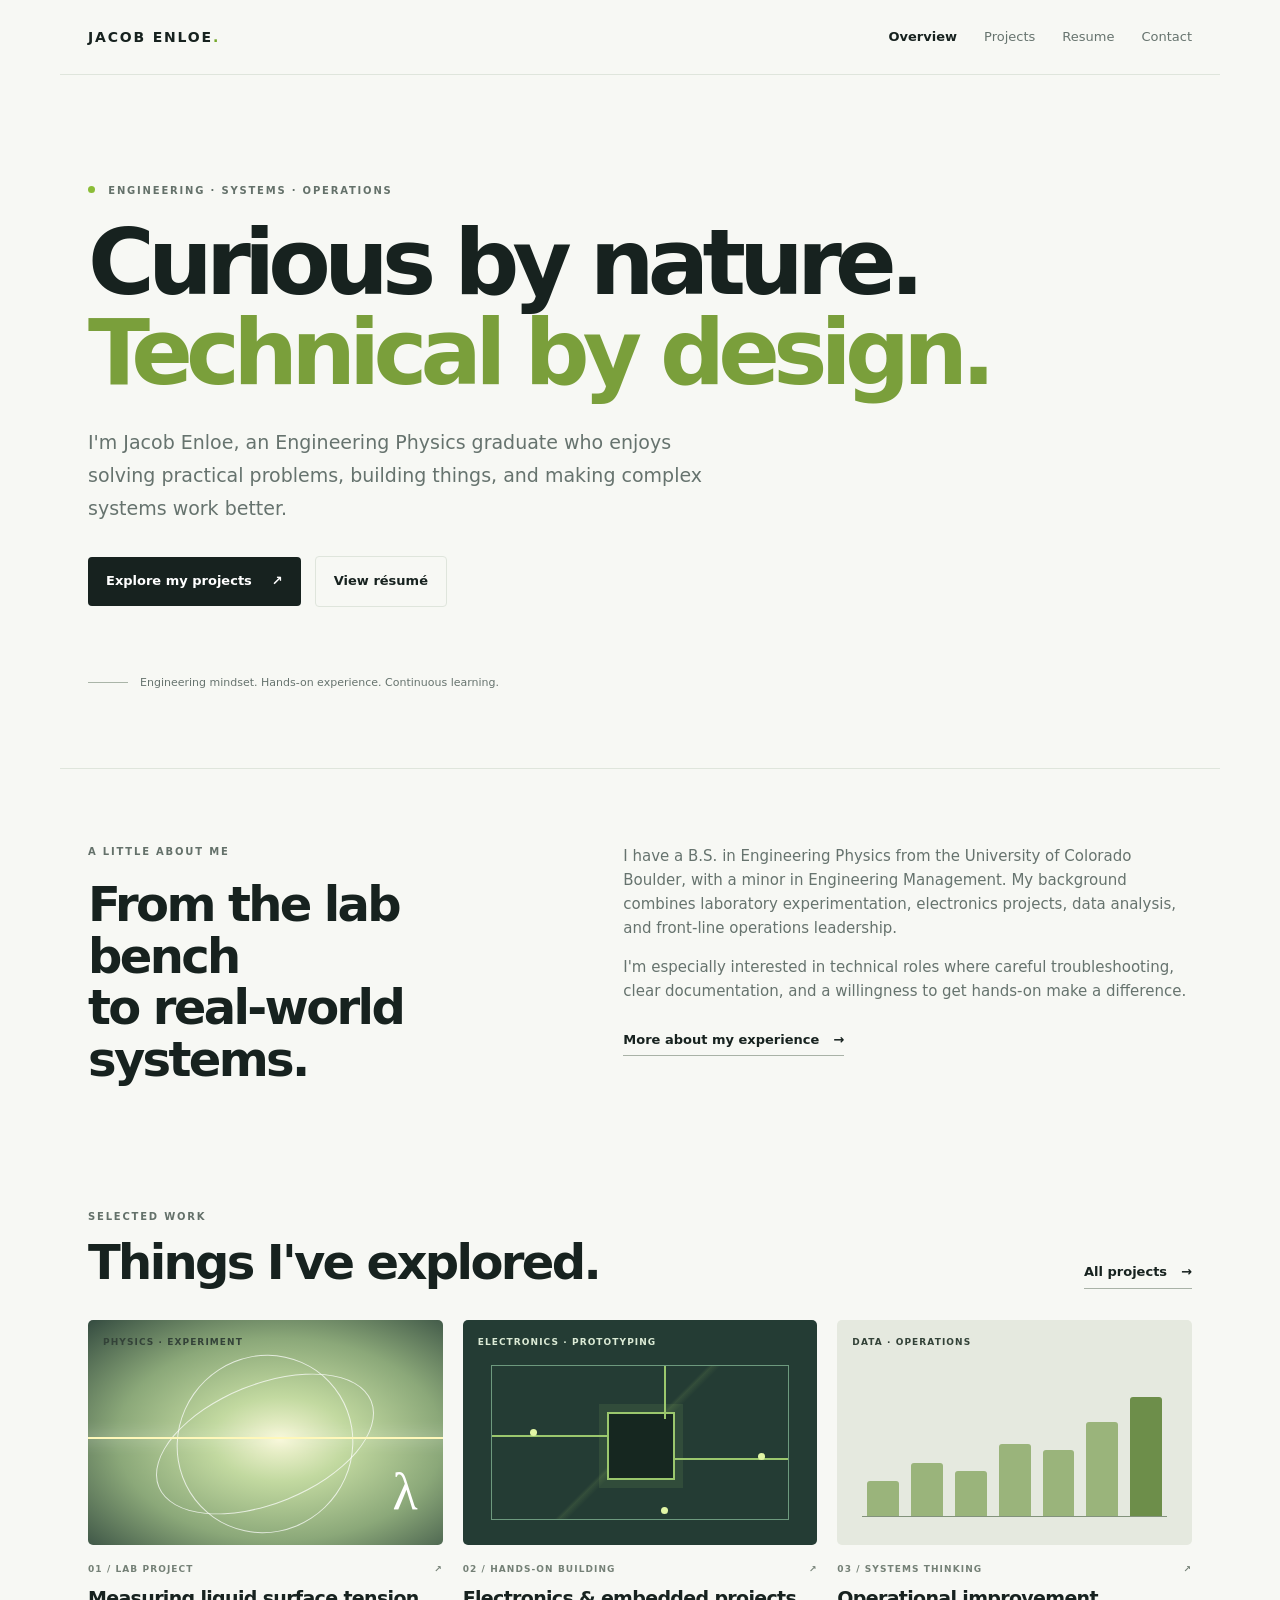
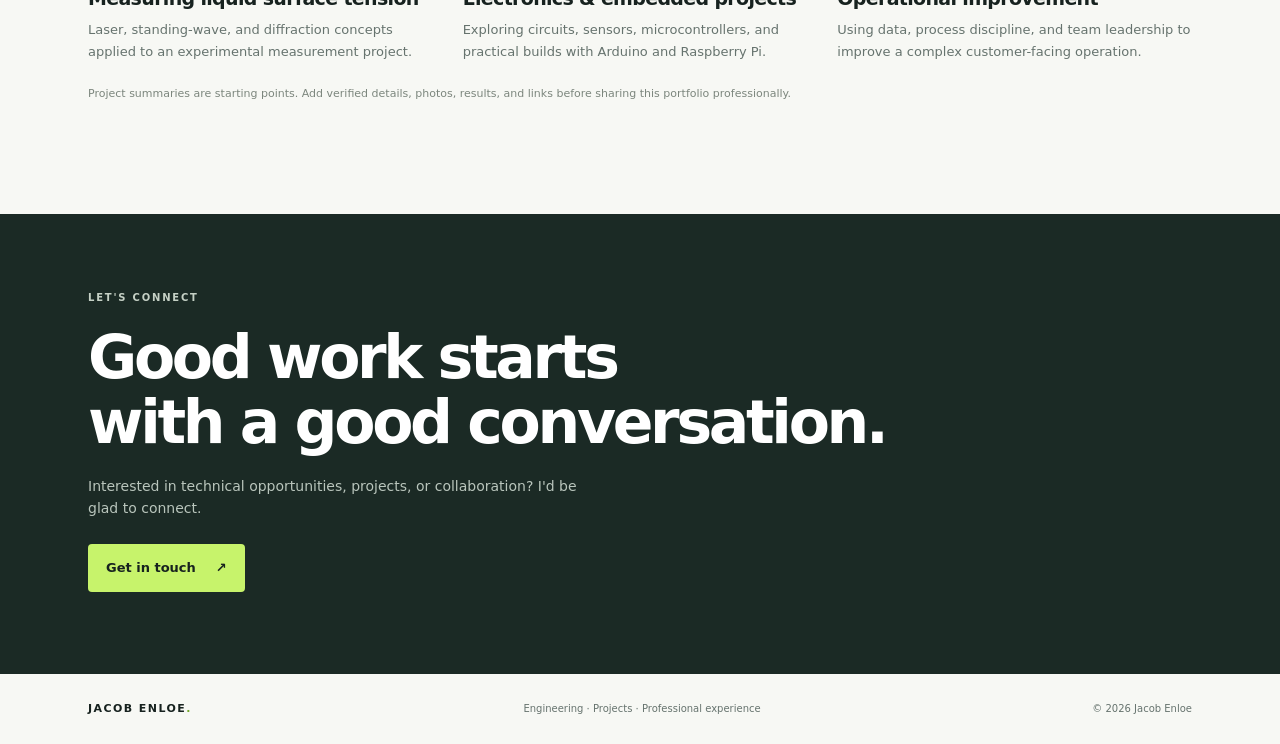
==== index.html @ 6a727733 "Add files via upload" ====
<!doctype html>
<html lang="en">
<head>
  <meta charset="utf-8">
  <meta name="viewport" content="width=device-width, initial-scale=1">
  <meta name="description" content="Jacob Enloe's engineering, technical projects, and professional experience.">
  <title>Jacob Enloe | Engineering & Technical Portfolio</title>
  <link rel="stylesheet" href="styles.css">
</head>
<body>
  <header class="site-header">
    <a class="wordmark" href="index.html">JACOB ENLOE<span>.</span></a>
    <nav aria-label="Main navigation">
      <a class="active" href="index.html">Overview</a>
      <a href="projects.html">Projects</a>
      <a href="resume.html">Resume</a>
      <a href="contact.html">Contact</a>
    </nav>
  </header>

  <main>
    <section class="hero">
      <p class="eyebrow"><span class="status-dot"></span> ENGINEERING · SYSTEMS · OPERATIONS</p>
      <h1>Curious by nature.<br><span>Technical by design.</span></h1>
      <p class="hero-copy">I'm Jacob Enloe, an Engineering Physics graduate who enjoys solving practical problems, building things, and making complex systems work better.</p>
      <div class="hero-actions">
        <a class="button button-primary" href="projects.html">Explore my projects <span aria-hidden="true">↗</span></a>
        <a class="button button-quiet" href="resume.html">View résumé</a>
      </div>
      <div class="hero-note"><span class="note-line"></span><span>Engineering mindset. Hands-on experience. Continuous learning.</span></div>
    </section>

    <section class="section intro-grid">
      <div>
        <p class="eyebrow">A LITTLE ABOUT ME</p>
        <h2>From the lab bench<br>to real-world systems.</h2>
      </div>
      <div class="intro-text">
        <p>I have a B.S. in Engineering Physics from the University of Colorado Boulder, with a minor in Engineering Management. My background combines laboratory experimentation, electronics projects, data analysis, and front-line operations leadership.</p>
        <p>I'm especially interested in technical roles where careful troubleshooting, clear documentation, and a willingness to get hands-on make a difference.</p>
        <a class="text-link" href="resume.html">More about my experience <span aria-hidden="true">→</span></a>
      </div>
    </section>

    <section class="section projects-section">
      <div class="section-heading">
        <div><p class="eyebrow">SELECTED WORK</p><h2>Things I've explored.</h2></div>
        <a class="text-link" href="projects.html">All projects <span aria-hidden="true">→</span></a>
      </div>
      <div class="project-grid">
        <a class="project-card" href="projects.html#surface-tension">
          <div class="project-visual visual-laser"><span class="visual-label">PHYSICS · EXPERIMENT</span><span class="orbit orbit-one"></span><span class="orbit orbit-two"></span><span class="laser-line"></span><span class="visual-symbol">λ</span></div>
          <div class="card-meta"><span>01 / LAB PROJECT</span><span>↗</span></div>
          <h3>Measuring liquid surface tension</h3>
          <p>Laser, standing-wave, and diffraction concepts applied to an experimental measurement project.</p>
        </a>
        <a class="project-card" href="projects.html#electronics">
          <div class="project-visual visual-circuit"><span class="visual-label">ELECTRONICS · PROTOTYPING</span><div class="circuit-board"><span class="chip"></span><span class="trace t1"></span><span class="trace t2"></span><span class="trace t3"></span><span class="node n1"></span><span class="node n2"></span><span class="node n3"></span></div></div>
          <div class="card-meta"><span>02 / HANDS-ON BUILDING</span><span>↗</span></div>
          <h3>Electronics & embedded projects</h3>
          <p>Exploring circuits, sensors, microcontrollers, and practical builds with Arduino and Raspberry Pi.</p>
        </a>
        <a class="project-card" href="projects.html#operations">
          <div class="project-visual visual-data"><span class="visual-label">DATA · OPERATIONS</span><div class="chart-bars"><i></i><i></i><i></i><i></i><i></i><i></i><i></i></div><div class="chart-baseline"></div></div>
          <div class="card-meta"><span>03 / SYSTEMS THINKING</span><span>↗</span></div>
          <h3>Operational improvement</h3>
          <p>Using data, process discipline, and team leadership to improve a complex customer-facing operation.</p>
        </a>
      </div>
      <p class="small-note">Project summaries are starting points. Add verified details, photos, results, and links before sharing this portfolio professionally.</p>
    </section>

    <section class="closing-cta">
      <p class="eyebrow">LET'S CONNECT</p>
      <h2>Good work starts<br>with a good conversation.</h2>
      <p>Interested in technical opportunities, projects, or collaboration? I'd be glad to connect.</p>
      <a class="button button-light" href="contact.html">Get in touch <span aria-hidden="true">↗</span></a>
    </section>
  </main>

  <footer class="site-footer"><a class="wordmark" href="index.html">JACOB ENLOE<span>.</span></a><span>Engineering · Projects · Professional experience</span><span>© <span id="year"></span> Jacob Enloe</span></footer>
  <script src="script.js"></script>
</body>
</html>
---- styles.css ----
:root{--ink:#17221f;--muted:#66736e;--paper:#f7f8f4;--white:#fff;--green:#c7f36b;--line:#dfe5dc;--deep:#1b2a25;--accent:#b8e85c;--max:1160px}
*{box-sizing:border-box}html{scroll-behavior:smooth}body{margin:0;background:var(--paper);color:var(--ink);font-family:Inter,ui-sans-serif,system-ui,-apple-system,BlinkMacSystemFont,"Segoe UI",sans-serif;line-height:1.6;-webkit-font-smoothing:antialiased}a{color:inherit;text-decoration:none}.site-header{max-width:var(--max);margin:auto;padding:26px 28px;display:flex;align-items:center;justify-content:space-between;gap:24px;border-bottom:1px solid var(--line)}.wordmark{font-size:14px;letter-spacing:.13em;font-weight:850;white-space:nowrap}.wordmark span{color:#75a82b}.site-header nav{display:flex;gap:27px;align-items:center}.site-header nav a{font-size:13px;color:var(--muted);transition:color .2s}.site-header nav a:hover,.site-header nav a.active{color:var(--ink)}.site-header nav a.active{font-weight:750}.hero,.page-hero{max-width:var(--max);margin:auto;padding:108px 28px 76px}.eyebrow{font-size:10px;letter-spacing:.18em;font-weight:800;color:#64716a;margin:0 0 19px}.status-dot{display:inline-block;width:7px;height:7px;background:#8bbd37;border-radius:50%;margin:0 8px 1px 0}.hero h1,.page-hero h1{font-size:clamp(46px,7.3vw,91px);line-height:.99;letter-spacing:-.075em;font-weight:760;margin:0;max-width:930px}.hero h1 span,.page-hero h1 span{color:#7a9f3b}.hero-copy{font-size:clamp(16px,2vw,19px);line-height:1.75;color:var(--muted);max-width:620px;margin:27px 0 0}.hero-actions{display:flex;align-items:center;gap:14px;flex-wrap:wrap;margin-top:31px}.button{display:inline-flex;align-items:center;justify-content:center;gap:20px;border-radius:4px;padding:14px 18px;font-size:13px;font-weight:750;transition:transform .2s,background .2s}.button:hover{transform:translateY(-2px)}.button-primary{background:var(--ink);color:white}.button-primary:hover{background:#30443b}.button-quiet{border:1px solid var(--line)}.hero-note{display:flex;align-items:center;gap:12px;color:var(--muted);font-size:11px;margin-top:67px}.note-line{height:1px;width:40px;background:#aab5a8}.section{max-width:var(--max);margin:auto;padding:75px 28px}.intro-grid{display:grid;grid-template-columns:.9fr 1.1fr;gap:70px;border-top:1px solid var(--line)}h2{font-size:clamp(30px,4vw,48px);line-height:1.08;letter-spacing:-.055em;margin:0;font-weight:730}.intro-text{max-width:590px;color:var(--muted);font-size:15px}.intro-text p:first-child{margin-top:0}.text-link{display:inline-flex;gap:14px;align-items:center;color:var(--ink);font-size:13px;font-weight:750;margin-top:12px;border-bottom:1px solid #a9b2a7;padding-bottom:5px}.projects-section{padding-top:48px;padding-bottom:100px}.section-heading{display:flex;align-items:end;justify-content:space-between;gap:24px;margin-bottom:31px}.section-heading .eyebrow{margin-bottom:12px}.project-grid{display:grid;grid-template-columns:repeat(3,1fr);gap:20px}.project-card{display:block;min-width:0}.project-visual{height:225px;position:relative;overflow:hidden;background:#dfe7d6;border-radius:5px;margin-bottom:17px}.visual-label{position:absolute;z-index:2;top:15px;left:15px;font-size:9px;letter-spacing:.12em;font-weight:800;color:#334238}.visual-laser{background:radial-gradient(ellipse at 54% 53%,#f7f7d7 0,#c2d9a0 25%,#8ba879 60%,#344b40 100%)}.orbit{position:absolute;border:1px solid rgba(255,255,255,.72);border-radius:50%;width:230px;height:120px;left:50%;top:55%;transform:translate(-50%,-50%) rotate(-22deg)}.orbit-two{transform:translate(-50%,-50%) rotate(35deg);width:175px;height:180px}.laser-line{position:absolute;width:130%;height:2px;left:-10%;top:52%;background:#fff8ba;box-shadow:0 0 15px #fff}.visual-symbol{position:absolute;right:25px;bottom:12px;font-size:52px;font-family:Georgia,serif;color:#fff}.visual-circuit{background:#243c34}.visual-circuit .visual-label{color:#dcebd6}.circuit-board{position:absolute;inset:45px 28px 25px;border:1px solid #6d997e;background:linear-gradient(135deg,transparent 48%,rgba(188,232,112,.1) 49%,transparent 51%)}.chip{position:absolute;left:39%;top:30%;width:68px;height:68px;background:#162720;border:2px solid #9bc76d;box-shadow:0 0 0 8px rgba(164,214,112,.1)}.trace{position:absolute;height:2px;background:#9bc76d}.t1{width:39%;left:0;top:45%}.t2{width:39%;right:0;top:60%}.t3{width:2px;height:35%;left:58%;top:0}.node{position:absolute;width:7px;height:7px;border-radius:50%;background:#e1f5a5}.n1{left:13%;top:41%}.n2{right:8%;top:57%}.n3{left:57%;bottom:3%}.visual-data{background:#e5e9df}.chart-bars{position:absolute;left:30px;right:30px;bottom:28px;height:120px;display:flex;align-items:end;gap:12px}.chart-bars i{display:block;flex:1;background:#9ab47b;border-radius:3px 3px 0 0}.chart-bars i:nth-child(1){height:30%}.chart-bars i:nth-child(2){height:45%}.chart-bars i:nth-child(3){height:38%}.chart-bars i:nth-child(4){height:61%}.chart-bars i:nth-child(5){height:56%}.chart-bars i:nth-child(6){height:79%}.chart-bars i:nth-child(7){height:100%;background:#6d8e4a}.chart-baseline{position:absolute;bottom:28px;left:25px;right:25px;height:1px;background:#82927c}.card-meta{display:flex;justify-content:space-between;color:#748076;font-size:9px;font-weight:800;letter-spacing:.12em}.project-card h3{font-size:19px;line-height:1.25;letter-spacing:-.035em;margin:11px 0 8px}.project-card p{font-size:13px;line-height:1.7;color:var(--muted);margin:0}.project-card:hover h3{color:#668c2c}.small-note{font-size:11px;color:#7c867d;line-height:1.65;margin-top:22px}.closing-cta{background:var(--deep);color:white;padding:76px max(28px,calc((100vw - var(--max))/2 + 28px)) 82px}.closing-cta .eyebrow{color:#c5d0c5}.closing-cta h2{font-size:clamp(38px,5vw,60px)}.closing-cta>p:not(.eyebrow){max-width:500px;color:#b9c5bc;font-size:14px;margin:20px 0 0}.button-light{background:var(--green);color:var(--ink);margin-top:24px}.site-footer{max-width:var(--max);margin:auto;padding:26px 28px;display:flex;align-items:center;justify-content:space-between;gap:18px;color:var(--muted);font-size:10px}.site-footer .wordmark{color:var(--ink);font-size:11px}.page-hero{padding-top:85px;padding-bottom:48px}.page-hero h1{font-size:clamp(45px,6.5vw,78px)}.page-hero .hero-copy{max-width:670px}.project-detail-list{padding-top:25px;padding-bottom:100px}.detail-card{display:grid;grid-template-columns:70px 1fr;gap:28px;padding:37px 0;border-top:1px solid var(--line);scroll-margin-top:20px}.detail-number{font-size:12px;font-weight:800;color:#7b9d48;padding-top:4px}.detail-card h2{font-size:clamp(25px,3.5vw,38px);margin-bottom:14px}.detail-card p:not(.eyebrow){color:var(--muted);max-width:720px;font-size:14px}.detail-card h3{font-size:13px;margin:26px 0 8px}.detail-card ul{color:var(--muted);font-size:13px;padding-left:19px}.tag-list{display:flex;gap:8px;flex-wrap:wrap;margin-top:18px}.tag-list span{font-size:10px;border:1px solid var(--line);padding:6px 9px;border-radius:3px;color:#536158}.resume-hero{padding-bottom:50px}.resume-layout{display:grid;grid-template-columns:.75fr 1.25fr;gap:80px;border-top:1px solid var(--line);padding-top:52px;padding-bottom:100px}.resume-layout aside h2{font-size:31px}.muted{color:var(--muted);font-size:14px;line-height:1.8}.resume-content{min-width:0}.resume-block{border-bottom:1px solid var(--line);padding-bottom:30px;margin-bottom:30px}.resume-block:last-child{border-bottom:0}.resume-block>.eyebrow{margin-bottom:17px}.resume-entry{display:flex;justify-content:space-between;gap:20px;margin:17px 0 8px}.resume-entry h3{font-size:16px;margin:0}.resume-entry p{font-size:12px;color:var(--muted);margin:3px 0}.entry-date{font-size:10px;color:#758078;white-space:nowrap;padding-top:5px}.resume-block>p:not(.eyebrow),.resume-block li{font-size:12px;color:var(--muted);line-height:1.8}.resume-block ul{padding-left:17px}.skill-grid{display:grid;grid-template-columns:1fr 1fr;gap:20px}.skill-grid h4{font-size:12px;margin:0 0 5px}.skill-grid p{font-size:12px;color:var(--muted);margin:0;line-height:1.7}.contact-hero{padding-bottom:110px}.contact-panel{max-width:680px;margin-top:45px;padding:30px;background:white;border:1px solid var(--line);border-radius:5px}.contact-panel>p:not(.eyebrow){font-size:13px;color:var(--muted)}.contact-link{display:flex;justify-content:space-between;gap:15px;padding:15px 0;border-top:1px solid var(--line);font-size:13px;font-weight:700}.contact-link:first-of-type{margin-top:22px}.contact-link:hover{color:#668c2c}
@media(max-width:760px){.site-header{padding:20px;align-items:flex-start;flex-direction:column;gap:18px}.site-header nav{width:100%;gap:0;justify-content:space-between}.site-header nav a{font-size:12px}.hero,.page-hero{padding:75px 20px 55px}.hero h1{font-size:clamp(44px,12vw,70px)}.section{padding:55px 20px}.intro-grid,.resume-layout{grid-template-columns:1fr;gap:26px}.project-grid{grid-template-columns:1fr;gap:34px}.project-visual{height:245px}.section-heading{align-items:flex-start;flex-direction:column}.closing-cta{padding:60px 20px}.site-footer{padding:23px 20px;flex-wrap:wrap}.site-footer>span:nth-child(2){display:none}.detail-card{grid-template-columns:32px 1fr;gap:12px}.resume-layout{padding-top:40px}.skill-grid{grid-template-columns:1fr}.resume-entry{flex-direction:column;gap:0}.entry-date{padding-top:0}.contact-panel{padding:22px}}
@media(prefers-reduced-motion:reduce){html{scroll-behavior:auto}*,*::before,*::after{transition:none!important}}
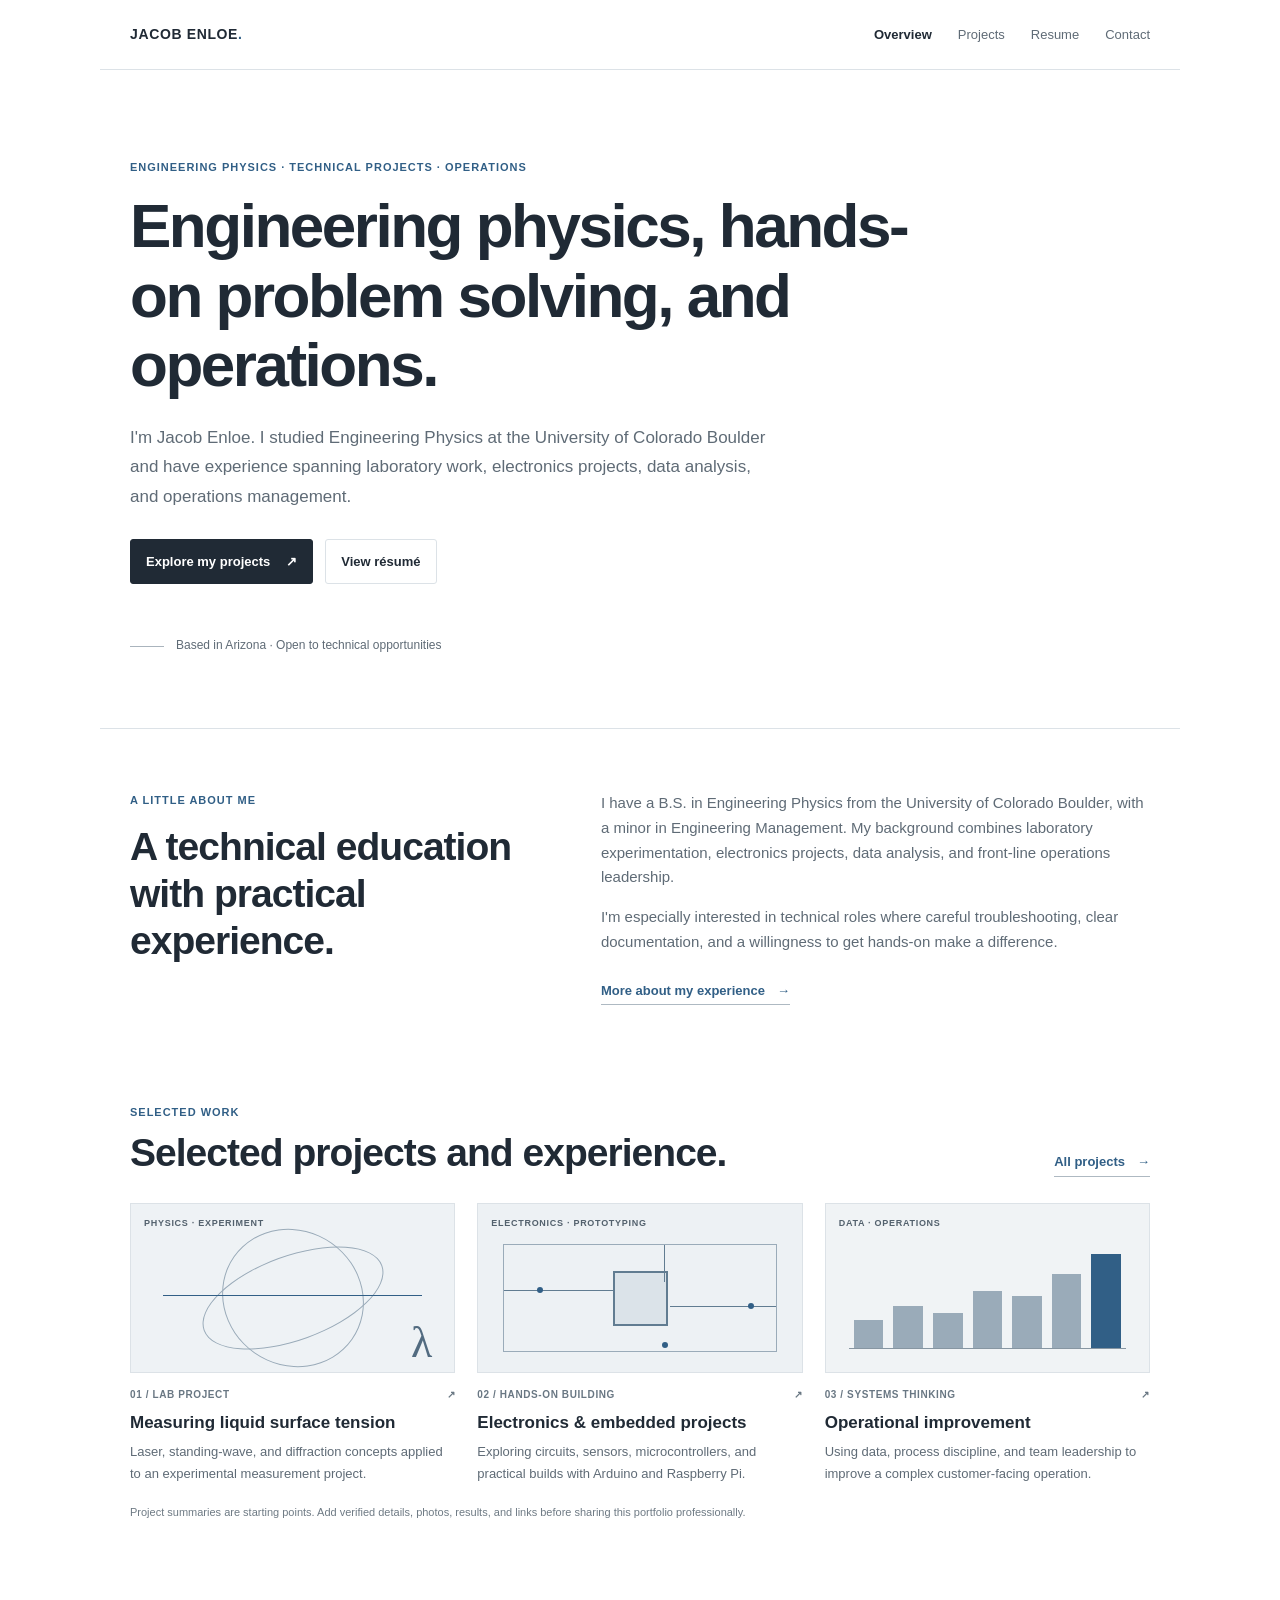
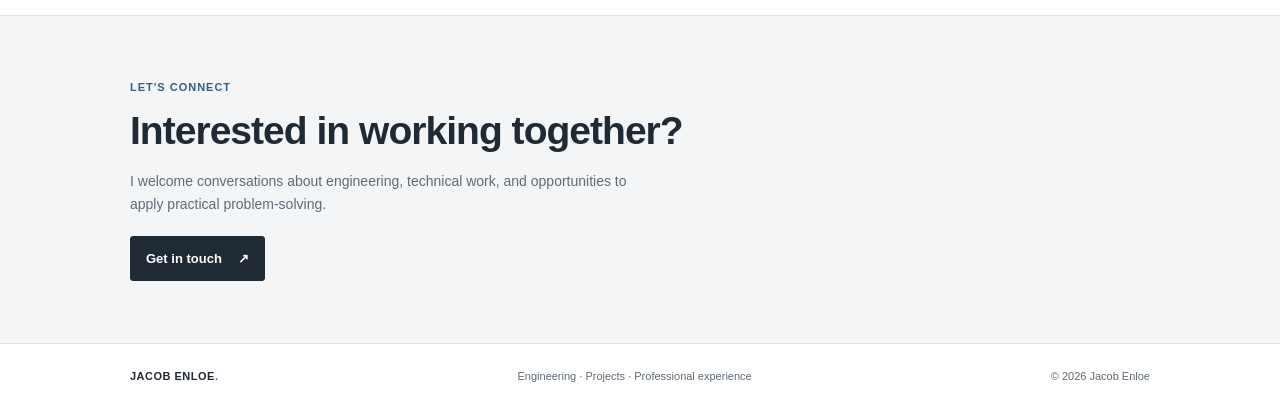
==== commit 0965d6bf: "Add files via upload" ====
--- a/index.html
+++ b/index.html
@@ -20,20 +20,20 @@
 
   <main>
     <section class="hero">
-      <p class="eyebrow"><span class="status-dot"></span> ENGINEERING · SYSTEMS · OPERATIONS</p>
-      <h1>Curious by nature.<br><span>Technical by design.</span></h1>
-      <p class="hero-copy">I'm Jacob Enloe, an Engineering Physics graduate who enjoys solving practical problems, building things, and making complex systems work better.</p>
+      <p class="eyebrow">Engineering physics · Technical projects · Operations</p>
+      <h1>Engineering physics, hands-on problem solving, and operations.</h1>
+      <p class="hero-copy">I'm Jacob Enloe. I studied Engineering Physics at the University of Colorado Boulder and have experience spanning laboratory work, electronics projects, data analysis, and operations management.</p>
       <div class="hero-actions">
         <a class="button button-primary" href="projects.html">Explore my projects <span aria-hidden="true">↗</span></a>
         <a class="button button-quiet" href="resume.html">View résumé</a>
       </div>
-      <div class="hero-note"><span class="note-line"></span><span>Engineering mindset. Hands-on experience. Continuous learning.</span></div>
+      <div class="hero-note"><span class="note-line"></span><span>Based in Arizona · Open to technical opportunities</span></div>
     </section>
 
     <section class="section intro-grid">
       <div>
         <p class="eyebrow">A LITTLE ABOUT ME</p>
-        <h2>From the lab bench<br>to real-world systems.</h2>
+        <h2>A technical education with practical experience.</h2>
       </div>
       <div class="intro-text">
         <p>I have a B.S. in Engineering Physics from the University of Colorado Boulder, with a minor in Engineering Management. My background combines laboratory experimentation, electronics projects, data analysis, and front-line operations leadership.</p>
@@ -44,7 +44,7 @@
 
     <section class="section projects-section">
       <div class="section-heading">
-        <div><p class="eyebrow">SELECTED WORK</p><h2>Things I've explored.</h2></div>
+        <div><p class="eyebrow">SELECTED WORK</p><h2>Selected projects and experience.</h2></div>
         <a class="text-link" href="projects.html">All projects <span aria-hidden="true">→</span></a>
       </div>
       <div class="project-grid">
@@ -72,8 +72,8 @@
 
     <section class="closing-cta">
       <p class="eyebrow">LET'S CONNECT</p>
-      <h2>Good work starts<br>with a good conversation.</h2>
-      <p>Interested in technical opportunities, projects, or collaboration? I'd be glad to connect.</p>
+      <h2>Interested in working together?</h2>
+      <p>I welcome conversations about engineering, technical work, and opportunities to apply practical problem-solving.</p>
       <a class="button button-light" href="contact.html">Get in touch <span aria-hidden="true">↗</span></a>
     </section>
   </main>
--- a/styles.css
+++ b/styles.css
@@ -1,4 +1,160 @@
-:root{--ink:#17221f;--muted:#66736e;--paper:#f7f8f4;--white:#fff;--green:#c7f36b;--line:#dfe5dc;--deep:#1b2a25;--accent:#b8e85c;--max:1160px}
-*{box-sizing:border-box}html{scroll-behavior:smooth}body{margin:0;background:var(--paper);color:var(--ink);font-family:Inter,ui-sans-serif,system-ui,-apple-system,BlinkMacSystemFont,"Segoe UI",sans-serif;line-height:1.6;-webkit-font-smoothing:antialiased}a{color:inherit;text-decoration:none}.site-header{max-width:var(--max);margin:auto;padding:26px 28px;display:flex;align-items:center;justify-content:space-between;gap:24px;border-bottom:1px solid var(--line)}.wordmark{font-size:14px;letter-spacing:.13em;font-weight:850;white-space:nowrap}.wordmark span{color:#75a82b}.site-header nav{display:flex;gap:27px;align-items:center}.site-header nav a{font-size:13px;color:var(--muted);transition:color .2s}.site-header nav a:hover,.site-header nav a.active{color:var(--ink)}.site-header nav a.active{font-weight:750}.hero,.page-hero{max-width:var(--max);margin:auto;padding:108px 28px 76px}.eyebrow{font-size:10px;letter-spacing:.18em;font-weight:800;color:#64716a;margin:0 0 19px}.status-dot{display:inline-block;width:7px;height:7px;background:#8bbd37;border-radius:50%;margin:0 8px 1px 0}.hero h1,.page-hero h1{font-size:clamp(46px,7.3vw,91px);line-height:.99;letter-spacing:-.075em;font-weight:760;margin:0;max-width:930px}.hero h1 span,.page-hero h1 span{color:#7a9f3b}.hero-copy{font-size:clamp(16px,2vw,19px);line-height:1.75;color:var(--muted);max-width:620px;margin:27px 0 0}.hero-actions{display:flex;align-items:center;gap:14px;flex-wrap:wrap;margin-top:31px}.button{display:inline-flex;align-items:center;justify-content:center;gap:20px;border-radius:4px;padding:14px 18px;font-size:13px;font-weight:750;transition:transform .2s,background .2s}.button:hover{transform:translateY(-2px)}.button-primary{background:var(--ink);color:white}.button-primary:hover{background:#30443b}.button-quiet{border:1px solid var(--line)}.hero-note{display:flex;align-items:center;gap:12px;color:var(--muted);font-size:11px;margin-top:67px}.note-line{height:1px;width:40px;background:#aab5a8}.section{max-width:var(--max);margin:auto;padding:75px 28px}.intro-grid{display:grid;grid-template-columns:.9fr 1.1fr;gap:70px;border-top:1px solid var(--line)}h2{font-size:clamp(30px,4vw,48px);line-height:1.08;letter-spacing:-.055em;margin:0;font-weight:730}.intro-text{max-width:590px;color:var(--muted);font-size:15px}.intro-text p:first-child{margin-top:0}.text-link{display:inline-flex;gap:14px;align-items:center;color:var(--ink);font-size:13px;font-weight:750;margin-top:12px;border-bottom:1px solid #a9b2a7;padding-bottom:5px}.projects-section{padding-top:48px;padding-bottom:100px}.section-heading{display:flex;align-items:end;justify-content:space-between;gap:24px;margin-bottom:31px}.section-heading .eyebrow{margin-bottom:12px}.project-grid{display:grid;grid-template-columns:repeat(3,1fr);gap:20px}.project-card{display:block;min-width:0}.project-visual{height:225px;position:relative;overflow:hidden;background:#dfe7d6;border-radius:5px;margin-bottom:17px}.visual-label{position:absolute;z-index:2;top:15px;left:15px;font-size:9px;letter-spacing:.12em;font-weight:800;color:#334238}.visual-laser{background:radial-gradient(ellipse at 54% 53%,#f7f7d7 0,#c2d9a0 25%,#8ba879 60%,#344b40 100%)}.orbit{position:absolute;border:1px solid rgba(255,255,255,.72);border-radius:50%;width:230px;height:120px;left:50%;top:55%;transform:translate(-50%,-50%) rotate(-22deg)}.orbit-two{transform:translate(-50%,-50%) rotate(35deg);width:175px;height:180px}.laser-line{position:absolute;width:130%;height:2px;left:-10%;top:52%;background:#fff8ba;box-shadow:0 0 15px #fff}.visual-symbol{position:absolute;right:25px;bottom:12px;font-size:52px;font-family:Georgia,serif;color:#fff}.visual-circuit{background:#243c34}.visual-circuit .visual-label{color:#dcebd6}.circuit-board{position:absolute;inset:45px 28px 25px;border:1px solid #6d997e;background:linear-gradient(135deg,transparent 48%,rgba(188,232,112,.1) 49%,transparent 51%)}.chip{position:absolute;left:39%;top:30%;width:68px;height:68px;background:#162720;border:2px solid #9bc76d;box-shadow:0 0 0 8px rgba(164,214,112,.1)}.trace{position:absolute;height:2px;background:#9bc76d}.t1{width:39%;left:0;top:45%}.t2{width:39%;right:0;top:60%}.t3{width:2px;height:35%;left:58%;top:0}.node{position:absolute;width:7px;height:7px;border-radius:50%;background:#e1f5a5}.n1{left:13%;top:41%}.n2{right:8%;top:57%}.n3{left:57%;bottom:3%}.visual-data{background:#e5e9df}.chart-bars{position:absolute;left:30px;right:30px;bottom:28px;height:120px;display:flex;align-items:end;gap:12px}.chart-bars i{display:block;flex:1;background:#9ab47b;border-radius:3px 3px 0 0}.chart-bars i:nth-child(1){height:30%}.chart-bars i:nth-child(2){height:45%}.chart-bars i:nth-child(3){height:38%}.chart-bars i:nth-child(4){height:61%}.chart-bars i:nth-child(5){height:56%}.chart-bars i:nth-child(6){height:79%}.chart-bars i:nth-child(7){height:100%;background:#6d8e4a}.chart-baseline{position:absolute;bottom:28px;left:25px;right:25px;height:1px;background:#82927c}.card-meta{display:flex;justify-content:space-between;color:#748076;font-size:9px;font-weight:800;letter-spacing:.12em}.project-card h3{font-size:19px;line-height:1.25;letter-spacing:-.035em;margin:11px 0 8px}.project-card p{font-size:13px;line-height:1.7;color:var(--muted);margin:0}.project-card:hover h3{color:#668c2c}.small-note{font-size:11px;color:#7c867d;line-height:1.65;margin-top:22px}.closing-cta{background:var(--deep);color:white;padding:76px max(28px,calc((100vw - var(--max))/2 + 28px)) 82px}.closing-cta .eyebrow{color:#c5d0c5}.closing-cta h2{font-size:clamp(38px,5vw,60px)}.closing-cta>p:not(.eyebrow){max-width:500px;color:#b9c5bc;font-size:14px;margin:20px 0 0}.button-light{background:var(--green);color:var(--ink);margin-top:24px}.site-footer{max-width:var(--max);margin:auto;padding:26px 28px;display:flex;align-items:center;justify-content:space-between;gap:18px;color:var(--muted);font-size:10px}.site-footer .wordmark{color:var(--ink);font-size:11px}.page-hero{padding-top:85px;padding-bottom:48px}.page-hero h1{font-size:clamp(45px,6.5vw,78px)}.page-hero .hero-copy{max-width:670px}.project-detail-list{padding-top:25px;padding-bottom:100px}.detail-card{display:grid;grid-template-columns:70px 1fr;gap:28px;padding:37px 0;border-top:1px solid var(--line);scroll-margin-top:20px}.detail-number{font-size:12px;font-weight:800;color:#7b9d48;padding-top:4px}.detail-card h2{font-size:clamp(25px,3.5vw,38px);margin-bottom:14px}.detail-card p:not(.eyebrow){color:var(--muted);max-width:720px;font-size:14px}.detail-card h3{font-size:13px;margin:26px 0 8px}.detail-card ul{color:var(--muted);font-size:13px;padding-left:19px}.tag-list{display:flex;gap:8px;flex-wrap:wrap;margin-top:18px}.tag-list span{font-size:10px;border:1px solid var(--line);padding:6px 9px;border-radius:3px;color:#536158}.resume-hero{padding-bottom:50px}.resume-layout{display:grid;grid-template-columns:.75fr 1.25fr;gap:80px;border-top:1px solid var(--line);padding-top:52px;padding-bottom:100px}.resume-layout aside h2{font-size:31px}.muted{color:var(--muted);font-size:14px;line-height:1.8}.resume-content{min-width:0}.resume-block{border-bottom:1px solid var(--line);padding-bottom:30px;margin-bottom:30px}.resume-block:last-child{border-bottom:0}.resume-block>.eyebrow{margin-bottom:17px}.resume-entry{display:flex;justify-content:space-between;gap:20px;margin:17px 0 8px}.resume-entry h3{font-size:16px;margin:0}.resume-entry p{font-size:12px;color:var(--muted);margin:3px 0}.entry-date{font-size:10px;color:#758078;white-space:nowrap;padding-top:5px}.resume-block>p:not(.eyebrow),.resume-block li{font-size:12px;color:var(--muted);line-height:1.8}.resume-block ul{padding-left:17px}.skill-grid{display:grid;grid-template-columns:1fr 1fr;gap:20px}.skill-grid h4{font-size:12px;margin:0 0 5px}.skill-grid p{font-size:12px;color:var(--muted);margin:0;line-height:1.7}.contact-hero{padding-bottom:110px}.contact-panel{max-width:680px;margin-top:45px;padding:30px;background:white;border:1px solid var(--line);border-radius:5px}.contact-panel>p:not(.eyebrow){font-size:13px;color:var(--muted)}.contact-link{display:flex;justify-content:space-between;gap:15px;padding:15px 0;border-top:1px solid var(--line);font-size:13px;font-weight:700}.contact-link:first-of-type{margin-top:22px}.contact-link:hover{color:#668c2c}
-@media(max-width:760px){.site-header{padding:20px;align-items:flex-start;flex-direction:column;gap:18px}.site-header nav{width:100%;gap:0;justify-content:space-between}.site-header nav a{font-size:12px}.hero,.page-hero{padding:75px 20px 55px}.hero h1{font-size:clamp(44px,12vw,70px)}.section{padding:55px 20px}.intro-grid,.resume-layout{grid-template-columns:1fr;gap:26px}.project-grid{grid-template-columns:1fr;gap:34px}.project-visual{height:245px}.section-heading{align-items:flex-start;flex-direction:column}.closing-cta{padding:60px 20px}.site-footer{padding:23px 20px;flex-wrap:wrap}.site-footer>span:nth-child(2){display:none}.detail-card{grid-template-columns:32px 1fr;gap:12px}.resume-layout{padding-top:40px}.skill-grid{grid-template-columns:1fr}.resume-entry{flex-direction:column;gap:0}.entry-date{padding-top:0}.contact-panel{padding:22px}}
-@media(prefers-reduced-motion:reduce){html{scroll-behavior:auto}*,*::before,*::after{transition:none!important}}
+:root {
+  --ink: #202a35;
+  --muted: #5f6b76;
+  --paper: #ffffff;
+  --soft: #f4f6f8;
+  --line: #dce2e7;
+  --accent: #315f86;
+  --max: 1080px;
+}
+* { box-sizing: border-box; }
+html { scroll-behavior: smooth; }
+body {
+  margin: 0;
+  background: var(--paper);
+  color: var(--ink);
+  font-family: Arial, Helvetica, sans-serif;
+  font-size: 15px;
+  line-height: 1.65;
+  -webkit-font-smoothing: antialiased;
+}
+a { color: inherit; text-decoration: none; }
+a:hover { color: var(--accent); }
+.site-header {
+  max-width: var(--max);
+  margin: 0 auto;
+  padding: 23px 30px;
+  display: flex;
+  align-items: center;
+  justify-content: space-between;
+  gap: 28px;
+  border-bottom: 1px solid var(--line);
+}
+.wordmark { font-size: 14px; font-weight: 700; letter-spacing: .045em; white-space: nowrap; }
+.wordmark span { color: var(--accent); }
+.site-header nav { display: flex; align-items: center; gap: 26px; }
+.site-header nav a { color: var(--muted); font-size: 13px; }
+.site-header nav a:hover, .site-header nav a.active { color: var(--ink); }
+.site-header nav a.active { font-weight: 700; }
+.hero, .page-hero { max-width: var(--max); margin: 0 auto; padding: 88px 30px 72px; }
+.eyebrow { margin: 0 0 15px; color: var(--accent); font-size: 11px; font-weight: 700; letter-spacing: .09em; text-transform: uppercase; }
+.status-dot { display: none; }
+.hero h1, .page-hero h1 {
+  max-width: 790px;
+  margin: 0;
+  font-size: clamp(38px, 5.2vw, 62px);
+  line-height: 1.12;
+  letter-spacing: -.04em;
+  font-weight: 700;
+}
+.hero h1 span, .page-hero h1 span { color: var(--accent); }
+.hero-copy { max-width: 650px; margin: 23px 0 0; color: var(--muted); font-size: 17px; line-height: 1.75; }
+.hero-actions { display: flex; flex-wrap: wrap; align-items: center; gap: 12px; margin-top: 27px; }
+.button { display: inline-flex; align-items: center; gap: 16px; padding: 11px 15px; border: 1px solid var(--ink); border-radius: 3px; font-size: 13px; font-weight: 700; transition: background .15s, color .15s; }
+.button:hover { transform: none; }
+.button-primary { background: var(--ink); color: white; }
+.button-primary:hover { background: var(--accent); border-color: var(--accent); color: white; }
+.button-quiet { border-color: var(--line); color: var(--ink); }
+.button-quiet:hover { border-color: var(--accent); }
+.hero-note { display: flex; align-items: center; gap: 12px; margin-top: 52px; color: var(--muted); font-size: 12px; }
+.note-line { width: 34px; height: 1px; background: #aab4bd; }
+.section { max-width: var(--max); margin: 0 auto; padding: 62px 30px; }
+.intro-grid { display: grid; grid-template-columns: .85fr 1.15fr; gap: 65px; border-top: 1px solid var(--line); }
+h2 { margin: 0; font-size: clamp(27px, 3.4vw, 39px); line-height: 1.2; letter-spacing: -.025em; font-weight: 700; }
+.intro-text { max-width: 620px; color: var(--muted); }
+.intro-text p:first-child { margin-top: 0; }
+.text-link { display: inline-flex; align-items: center; gap: 12px; margin-top: 10px; padding-bottom: 3px; border-bottom: 1px solid #aeb9c2; color: var(--accent); font-size: 13px; font-weight: 700; }
+.projects-section { padding-top: 36px; padding-bottom: 82px; }
+.section-heading { display: flex; align-items: end; justify-content: space-between; gap: 24px; margin-bottom: 26px; }
+.section-heading .eyebrow { margin-bottom: 9px; }
+.project-grid { display: grid; grid-template-columns: repeat(3, 1fr); gap: 22px; }
+.project-card { display: block; min-width: 0; }
+.project-visual { height: 170px; position: relative; overflow: hidden; margin-bottom: 14px; border: 1px solid var(--line); background: var(--soft); }
+.visual-label { position: absolute; z-index: 2; top: 12px; left: 13px; color: #53616d; font-size: 9px; font-weight: 700; letter-spacing: .08em; }
+.visual-laser { background: #eef2f5; }
+.orbit { position: absolute; width: 190px; height: 85px; top: 56%; left: 50%; border: 1px solid #9aabb9; border-radius: 50%; transform: translate(-50%, -50%) rotate(-20deg); }
+.orbit-two { width: 145px; height: 135px; transform: translate(-50%, -50%) rotate(35deg); }
+.laser-line { position: absolute; top: 54%; left: 10%; width: 80%; height: 1px; background: var(--accent); }
+.visual-symbol { position: absolute; right: 22px; bottom: 4px; color: #526b80; font: 44px Georgia, serif; }
+.visual-circuit { background: #edf1f4; }
+.circuit-board { position: absolute; inset: 40px 25px 20px; border: 1px solid #9aabb9; }
+.chip { position: absolute; top: 25%; left: 40%; width: 55px; height: 55px; border: 2px solid #617c91; background: #dbe3e9; }
+.trace { position: absolute; height: 1px; background: #617c91; }
+.t1 { top: 43%; left: 0; width: 40%; }.t2 { top: 58%; right: 0; width: 39%; }.t3 { top: 0; left: 59%; width: 1px; height: 35%; }
+.node { position: absolute; width: 6px; height: 6px; border-radius: 50%; background: var(--accent); }
+.n1 { top: 40%; left: 12%; }.n2 { top: 55%; right: 8%; }.n3 { bottom: 3%; left: 58%; }
+.visual-data { background: #f0f3f5; }
+.chart-bars { position: absolute; left: 28px; right: 28px; bottom: 23px; height: 95px; display: flex; align-items: end; gap: 10px; }
+.chart-bars i { display: block; flex: 1; background: #9aabb9; }
+.chart-bars i:nth-child(1) { height: 30%; }.chart-bars i:nth-child(2) { height: 45%; }.chart-bars i:nth-child(3) { height: 38%; }.chart-bars i:nth-child(4) { height: 61%; }.chart-bars i:nth-child(5) { height: 56%; }.chart-bars i:nth-child(6) { height: 79%; }.chart-bars i:nth-child(7) { height: 100%; background: var(--accent); }
+.chart-baseline { position: absolute; bottom: 23px; left: 23px; right: 23px; height: 1px; background: #8796a2; }
+.card-meta { display: flex; justify-content: space-between; color: #697783; font-size: 10px; font-weight: 700; letter-spacing: .06em; }
+.project-card h3 { margin: 9px 0 6px; font-size: 17px; line-height: 1.35; }
+.project-card p { margin: 0; color: var(--muted); font-size: 13px; line-height: 1.65; }
+.project-card:hover h3 { color: var(--accent); }
+.small-note { margin-top: 20px; color: #6e7a84; font-size: 11px; line-height: 1.6; }
+.closing-cta { padding: 62px max(30px, calc((100vw - var(--max))/2 + 30px)); background: #f3f5f7; border-top: 1px solid var(--line); border-bottom: 1px solid var(--line); }
+.closing-cta .eyebrow { margin-bottom: 12px; }
+.closing-cta h2 { max-width: 620px; }
+.closing-cta > p:not(.eyebrow) { max-width: 520px; margin: 15px 0 0; color: var(--muted); font-size: 14px; }
+.button-light { margin-top: 20px; background: var(--ink); color: white; }
+.button-light:hover { background: var(--accent); border-color: var(--accent); color: white; }
+.site-footer { max-width: var(--max); margin: 0 auto; padding: 23px 30px; display: flex; align-items: center; justify-content: space-between; gap: 18px; color: var(--muted); font-size: 11px; }
+.site-footer .wordmark { color: var(--ink); font-size: 11px; }
+.page-hero { padding-top: 72px; padding-bottom: 42px; }
+.page-hero h1 { font-size: clamp(37px, 5vw, 57px); }
+.page-hero .hero-copy { max-width: 680px; }
+.project-detail-list { padding-top: 20px; padding-bottom: 85px; }
+.detail-card { display: grid; grid-template-columns: 55px 1fr; gap: 25px; padding: 32px 0; border-top: 1px solid var(--line); scroll-margin-top: 20px; }
+.detail-number { padding-top: 4px; color: var(--accent); font-size: 12px; font-weight: 700; }
+.detail-card h2 { margin-bottom: 12px; font-size: clamp(24px, 3vw, 34px); }
+.detail-card p:not(.eyebrow) { max-width: 740px; color: var(--muted); font-size: 14px; }
+.detail-card h3 { margin: 22px 0 7px; font-size: 13px; }
+.detail-card ul { padding-left: 18px; color: var(--muted); font-size: 13px; }
+.tag-list { display: flex; flex-wrap: wrap; gap: 7px; margin-top: 16px; }
+.tag-list span { padding: 4px 8px; border: 1px solid var(--line); border-radius: 2px; color: #53616d; font-size: 11px; }
+.resume-hero { padding-bottom: 40px; }
+.resume-layout { display: grid; grid-template-columns: .75fr 1.25fr; gap: 70px; padding-top: 42px; padding-bottom: 85px; border-top: 1px solid var(--line); }
+.resume-layout aside h2 { font-size: 28px; }
+.muted { color: var(--muted); font-size: 14px; line-height: 1.8; }
+.resume-content { min-width: 0; }
+.resume-block { margin-bottom: 27px; padding-bottom: 26px; border-bottom: 1px solid var(--line); }
+.resume-block:last-child { border-bottom: 0; }
+.resume-block > .eyebrow { margin-bottom: 14px; }
+.resume-entry { display: flex; justify-content: space-between; gap: 18px; margin: 15px 0 7px; }
+.resume-entry h3 { margin: 0; font-size: 15px; }
+.resume-entry p { margin: 3px 0; color: var(--muted); font-size: 12px; }
+.entry-date { padding-top: 4px; color: #6d7983; font-size: 11px; white-space: nowrap; }
+.resume-block > p:not(.eyebrow), .resume-block li { color: var(--muted); font-size: 12px; line-height: 1.8; }
+.resume-block ul { padding-left: 17px; }
+.skill-grid { display: grid; grid-template-columns: 1fr 1fr; gap: 18px; }
+.skill-grid h4 { margin: 0 0 5px; font-size: 12px; }
+.skill-grid p { margin: 0; color: var(--muted); font-size: 12px; line-height: 1.7; }
+.contact-hero { padding-bottom: 90px; }
+.contact-panel { max-width: 680px; margin-top: 36px; padding: 24px 26px; border: 1px solid var(--line); background: #fafbfc; }
+.contact-panel > p:not(.eyebrow) { color: var(--muted); font-size: 13px; }
+.contact-link { display: flex; justify-content: space-between; gap: 15px; padding: 13px 0; border-top: 1px solid var(--line); font-size: 13px; font-weight: 700; }
+.contact-link:first-of-type { margin-top: 18px; }
+.contact-link:hover { color: var(--accent); }
+@media (max-width: 760px) {
+  .site-header { padding: 18px 20px; align-items: flex-start; flex-direction: column; gap: 15px; }
+  .site-header nav { width: 100%; justify-content: space-between; gap: 10px; }
+  .site-header nav a { font-size: 12px; }
+  .hero, .page-hero { padding: 62px 20px 48px; }
+  .hero h1 { font-size: clamp(37px, 10vw, 55px); }
+  .section { padding: 48px 20px; }
+  .intro-grid, .resume-layout { grid-template-columns: 1fr; gap: 22px; }
+  .project-grid { grid-template-columns: 1fr; gap: 28px; }
+  .project-visual { height: 190px; }
+  .section-heading { align-items: flex-start; flex-direction: column; }
+  .closing-cta { padding: 48px 20px; }
+  .site-footer { padding: 20px; flex-wrap: wrap; }
+  .site-footer > span:nth-child(2) { display: none; }
+  .detail-card { grid-template-columns: 30px 1fr; gap: 12px; }
+  .resume-layout { padding-top: 32px; }
+  .skill-grid { grid-template-columns: 1fr; }
+  .resume-entry { flex-direction: column; gap: 0; }
+  .entry-date { padding-top: 0; }
+  .contact-panel { padding: 20px; }
+}
+@media (prefers-reduced-motion: reduce) { html { scroll-behavior: auto; } *, *::before, *::after { transition: none !important; } }
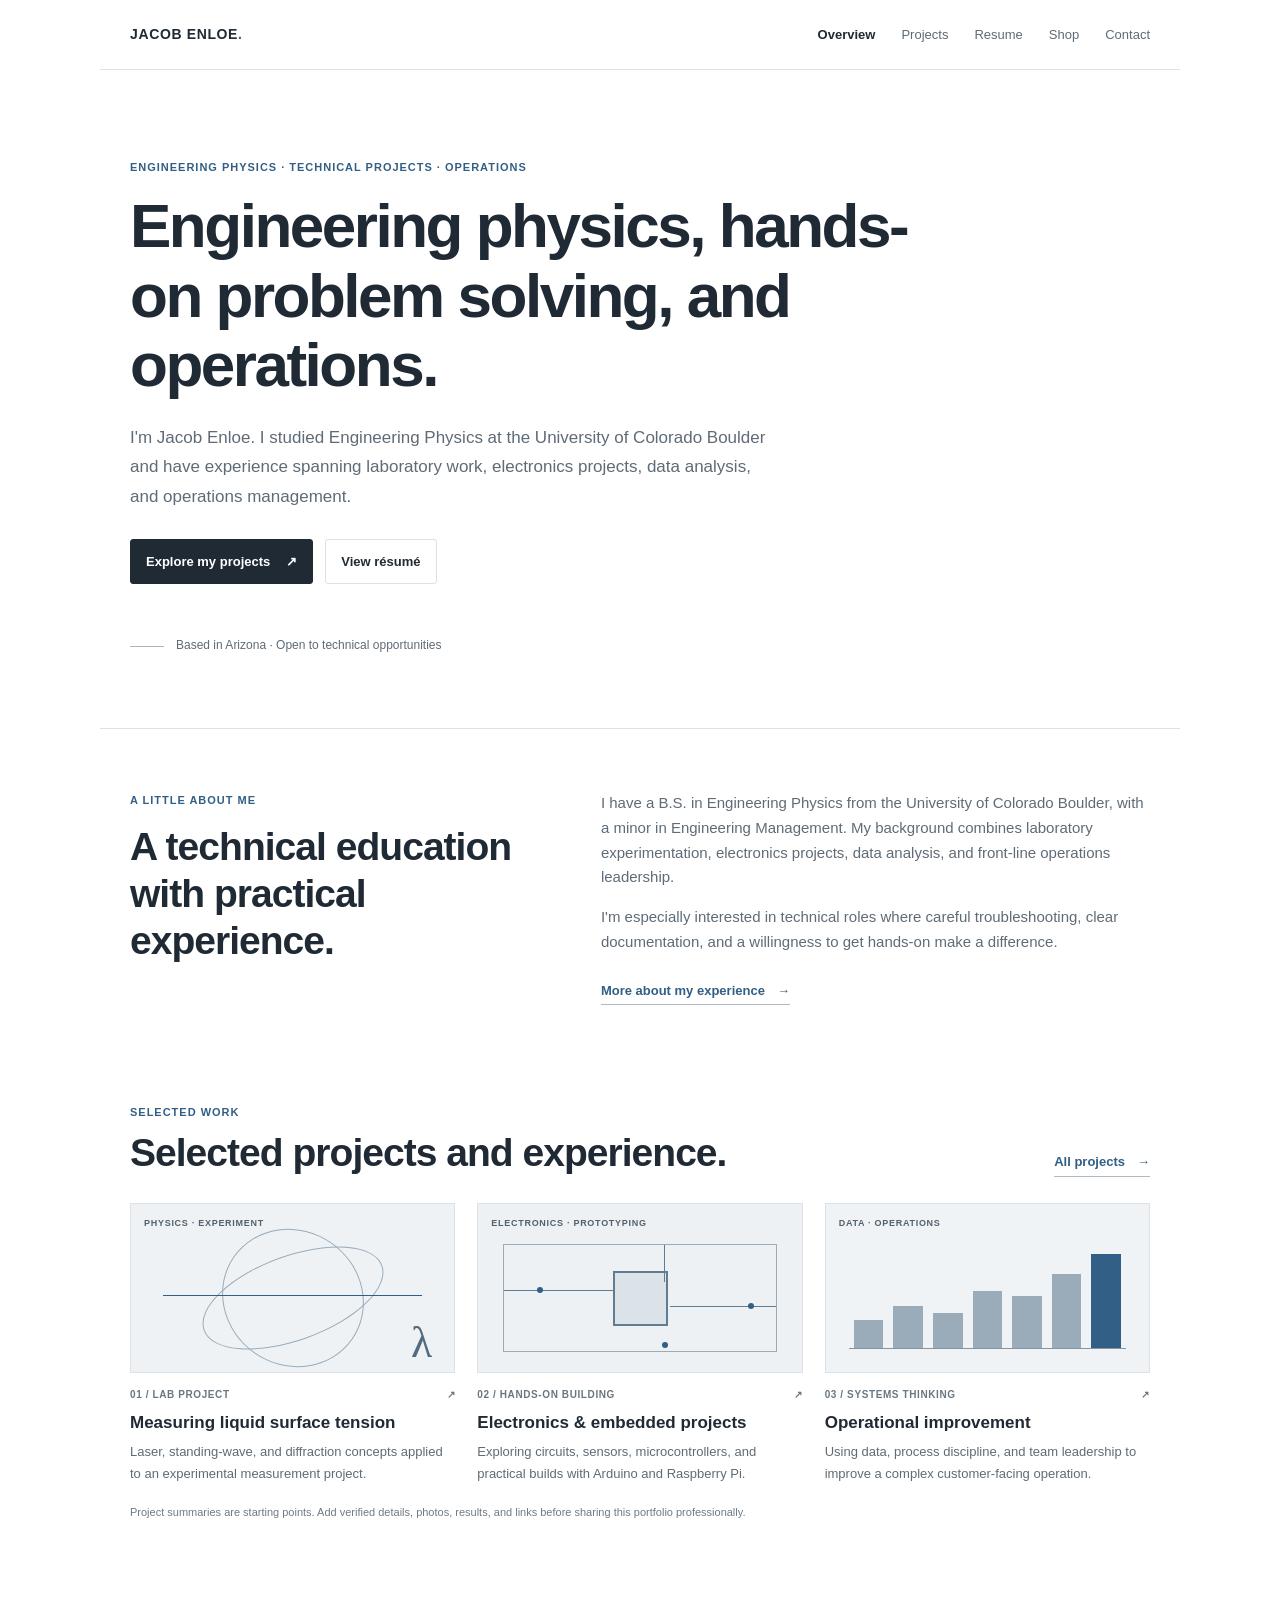
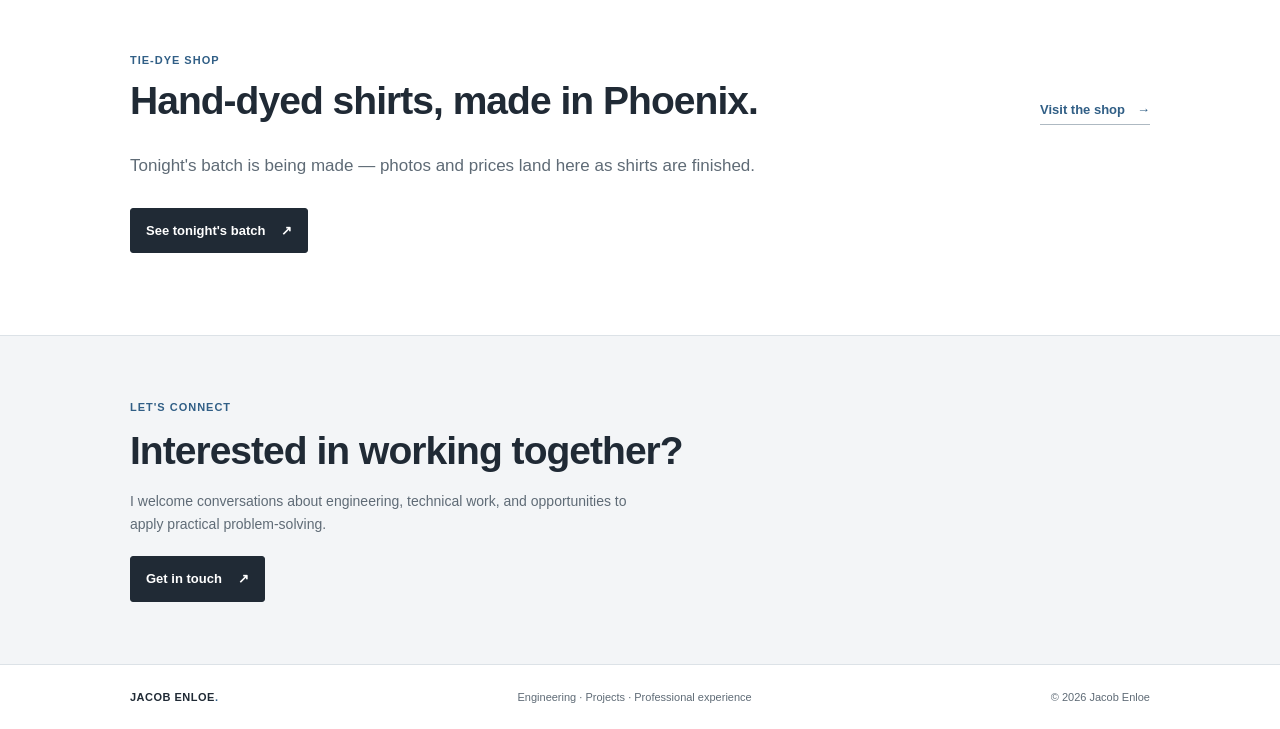
==== commit 63529272: "Add tie-dye shop, Shop nav, contact details, and enloe.net CNAME" ====
--- a/index.html
+++ b/index.html
@@ -14,6 +14,7 @@
       <a class="active" href="index.html">Overview</a>
       <a href="projects.html">Projects</a>
       <a href="resume.html">Resume</a>
+      <a href="shop.html">Shop</a>
       <a href="contact.html">Contact</a>
     </nav>
   </header>
@@ -70,6 +71,17 @@
       <p class="small-note">Project summaries are starting points. Add verified details, photos, results, and links before sharing this portfolio professionally.</p>
     </section>
 
+    <section class="section projects-section">
+      <div class="section-heading">
+        <div><p class="eyebrow">TIE-DYE SHOP</p><h2>Hand-dyed shirts, made in Phoenix.</h2></div>
+        <a class="text-link" href="shop.html">Visit the shop <span aria-hidden="true">→</span></a>
+      </div>
+      <p class="hero-copy">Tonight's batch is being made — photos and prices land here as shirts are finished.</p>
+      <div class="hero-actions">
+        <a class="button button-primary" href="shop.html">See tonight's batch <span aria-hidden="true">↗</span></a>
+      </div>
+    </section>
+
     <section class="closing-cta">
       <p class="eyebrow">LET'S CONNECT</p>
       <h2>Interested in working together?</h2>
--- a/styles.css
+++ b/styles.css
@@ -136,6 +136,34 @@
 .contact-link { display: flex; justify-content: space-between; gap: 15px; padding: 13px 0; border-top: 1px solid var(--line); font-size: 13px; font-weight: 700; }
 .contact-link:first-of-type { margin-top: 18px; }
 .contact-link:hover { color: var(--accent); }
+/* Shop */
+.shop-section { padding-top: 20px; padding-bottom: 42px; }
+.shop-grid { display: grid; grid-template-columns: repeat(3, 1fr); gap: 22px; }
+.shop-card { display: block; min-width: 0; }
+.shop-visual { height: 170px; position: relative; overflow: hidden; margin-bottom: 14px; border: 1px solid var(--line); background: var(--soft); }
+.shop-visual img { width: 100%; height: 100%; object-fit: cover; display: block; }
+.shop-visual-symbol { position: absolute; right: 22px; bottom: 4px; color: #526b80; font-size: 44px; line-height: 1; }
+.shop-card h3 { margin: 9px 0 6px; font-size: 17px; line-height: 1.35; }
+.shop-card p { margin: 0; color: var(--muted); font-size: 13px; line-height: 1.65; }
+.shop-price { margin-top: 10px !important; color: var(--ink) !important; font-size: 14px !important; font-weight: 700; }
+.shop-controls { display: flex; gap: 12px; margin-top: 14px; }
+.shop-controls label { display: flex; flex-direction: column; gap: 5px; color: var(--muted); font-size: 11px; font-weight: 700; letter-spacing: .06em; text-transform: uppercase; }
+.shop-controls select, .shop-controls input, .cart-item input { padding: 8px 9px; border: 1px solid var(--line); border-radius: 3px; background: var(--paper); color: var(--ink); font: inherit; font-size: 13px; }
+.shop-add { margin-top: 14px; }
+.button:disabled, button:disabled { opacity: .55; cursor: not-allowed; }
+.cart-section { padding-top: 20px; padding-bottom: 85px; }
+.cart-panel { max-width: 680px; padding: 24px 26px; border: 1px solid var(--line); background: #fafbfc; }
+.cart-empty { margin: 0; }
+.cart-item { display: flex; align-items: center; gap: 15px; padding: 13px 0; border-top: 1px solid var(--line); }
+.cart-item:first-child { border-top: 0; padding-top: 0; }
+.cart-item > div { flex: 1; min-width: 0; }
+.cart-item strong { font-size: 13px; }
+.cart-item p { margin: 3px 0 0; font-size: 12px; }
+.cart-item input { width: 64px; }
+.cart-remove { padding: 8px 11px; font-size: 12px; }
+.cart-total { display: flex; justify-content: space-between; gap: 15px; padding: 16px 0; border-top: 1px solid var(--line); font-size: 13px; }
+.checkout-button { width: 100%; justify-content: center; text-align: center; white-space: normal; line-height: 1.5; }
+.cart-panel .small-note { margin-top: 14px; }
 @media (max-width: 760px) {
   .site-header { padding: 18px 20px; align-items: flex-start; flex-direction: column; gap: 15px; }
   .site-header nav { width: 100%; justify-content: space-between; gap: 10px; }
@@ -145,6 +173,10 @@
   .section { padding: 48px 20px; }
   .intro-grid, .resume-layout { grid-template-columns: 1fr; gap: 22px; }
   .project-grid { grid-template-columns: 1fr; gap: 28px; }
+  .shop-grid { grid-template-columns: 1fr; gap: 28px; }
+  .shop-visual { height: 190px; }
+  .cart-panel { padding: 20px; }
+  .cart-item { flex-wrap: wrap; }
   .project-visual { height: 190px; }
   .section-heading { align-items: flex-start; flex-direction: column; }
   .closing-cta { padding: 48px 20px; }
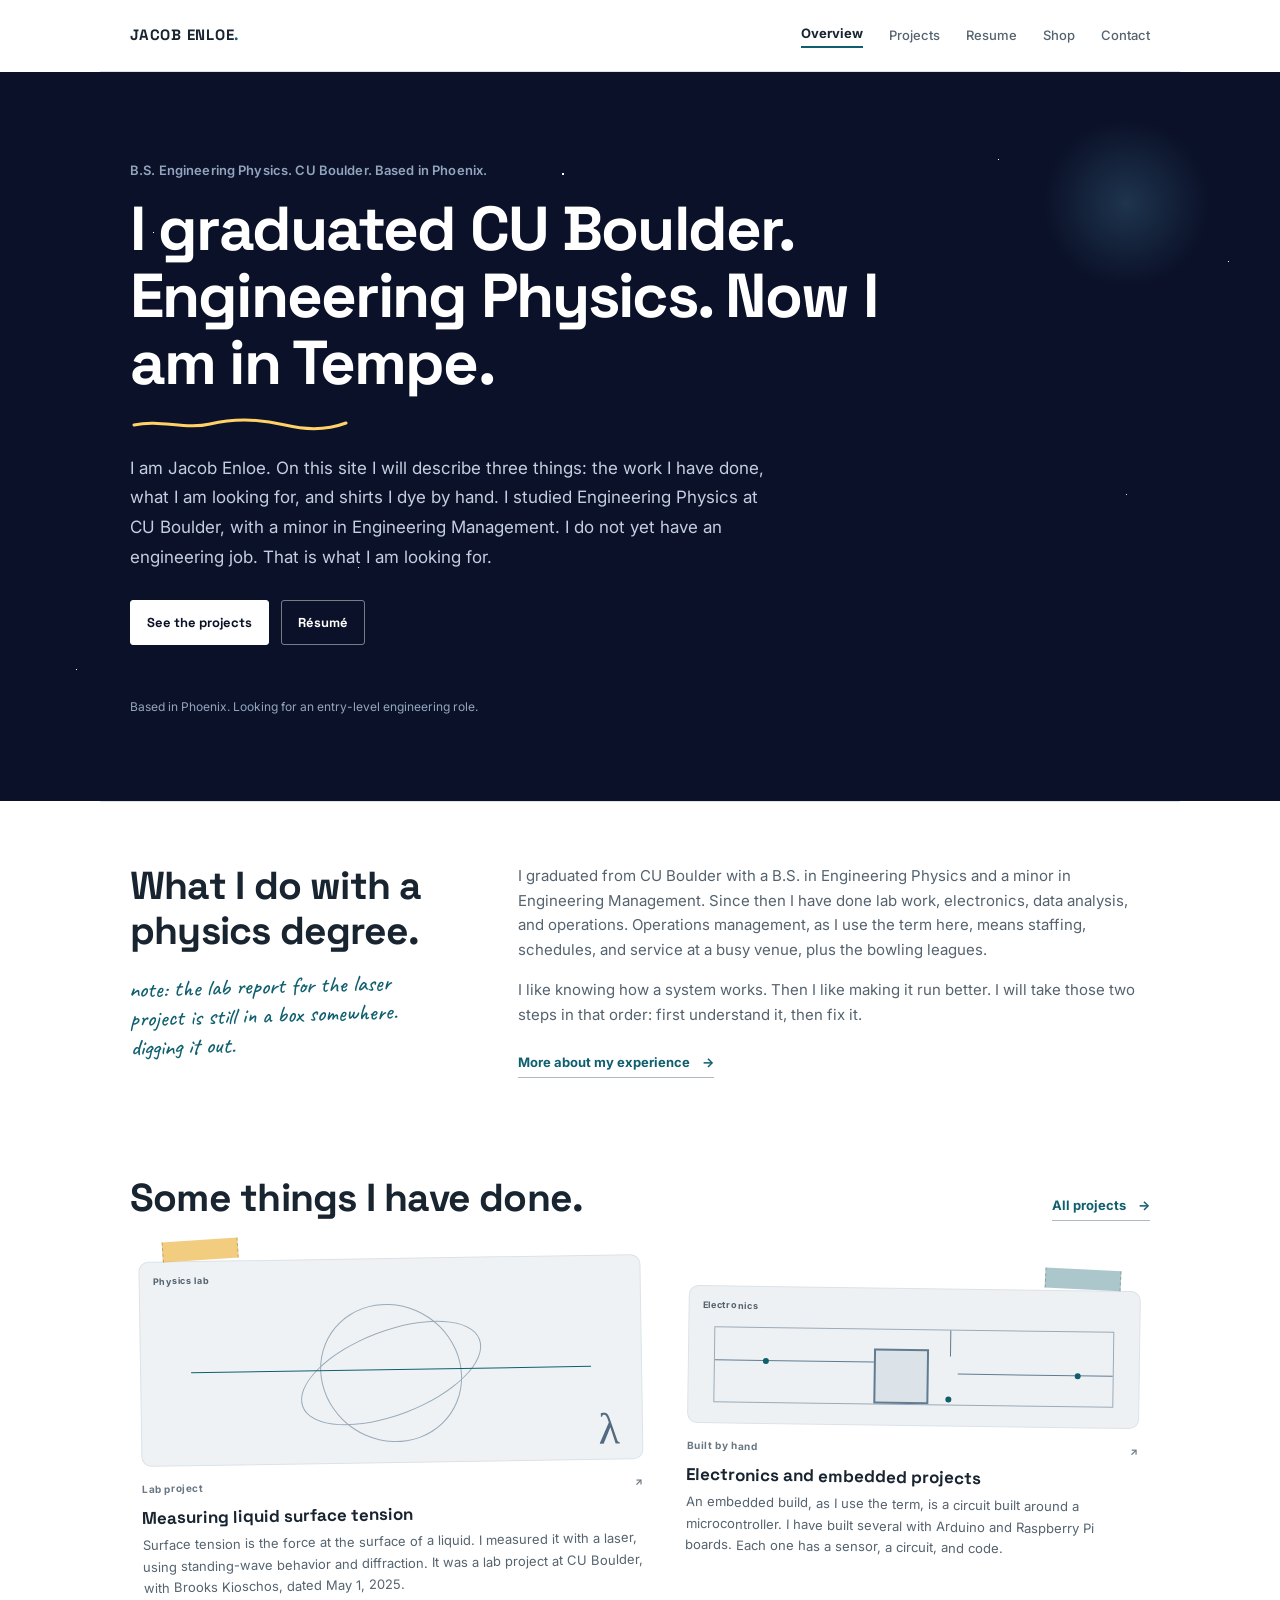
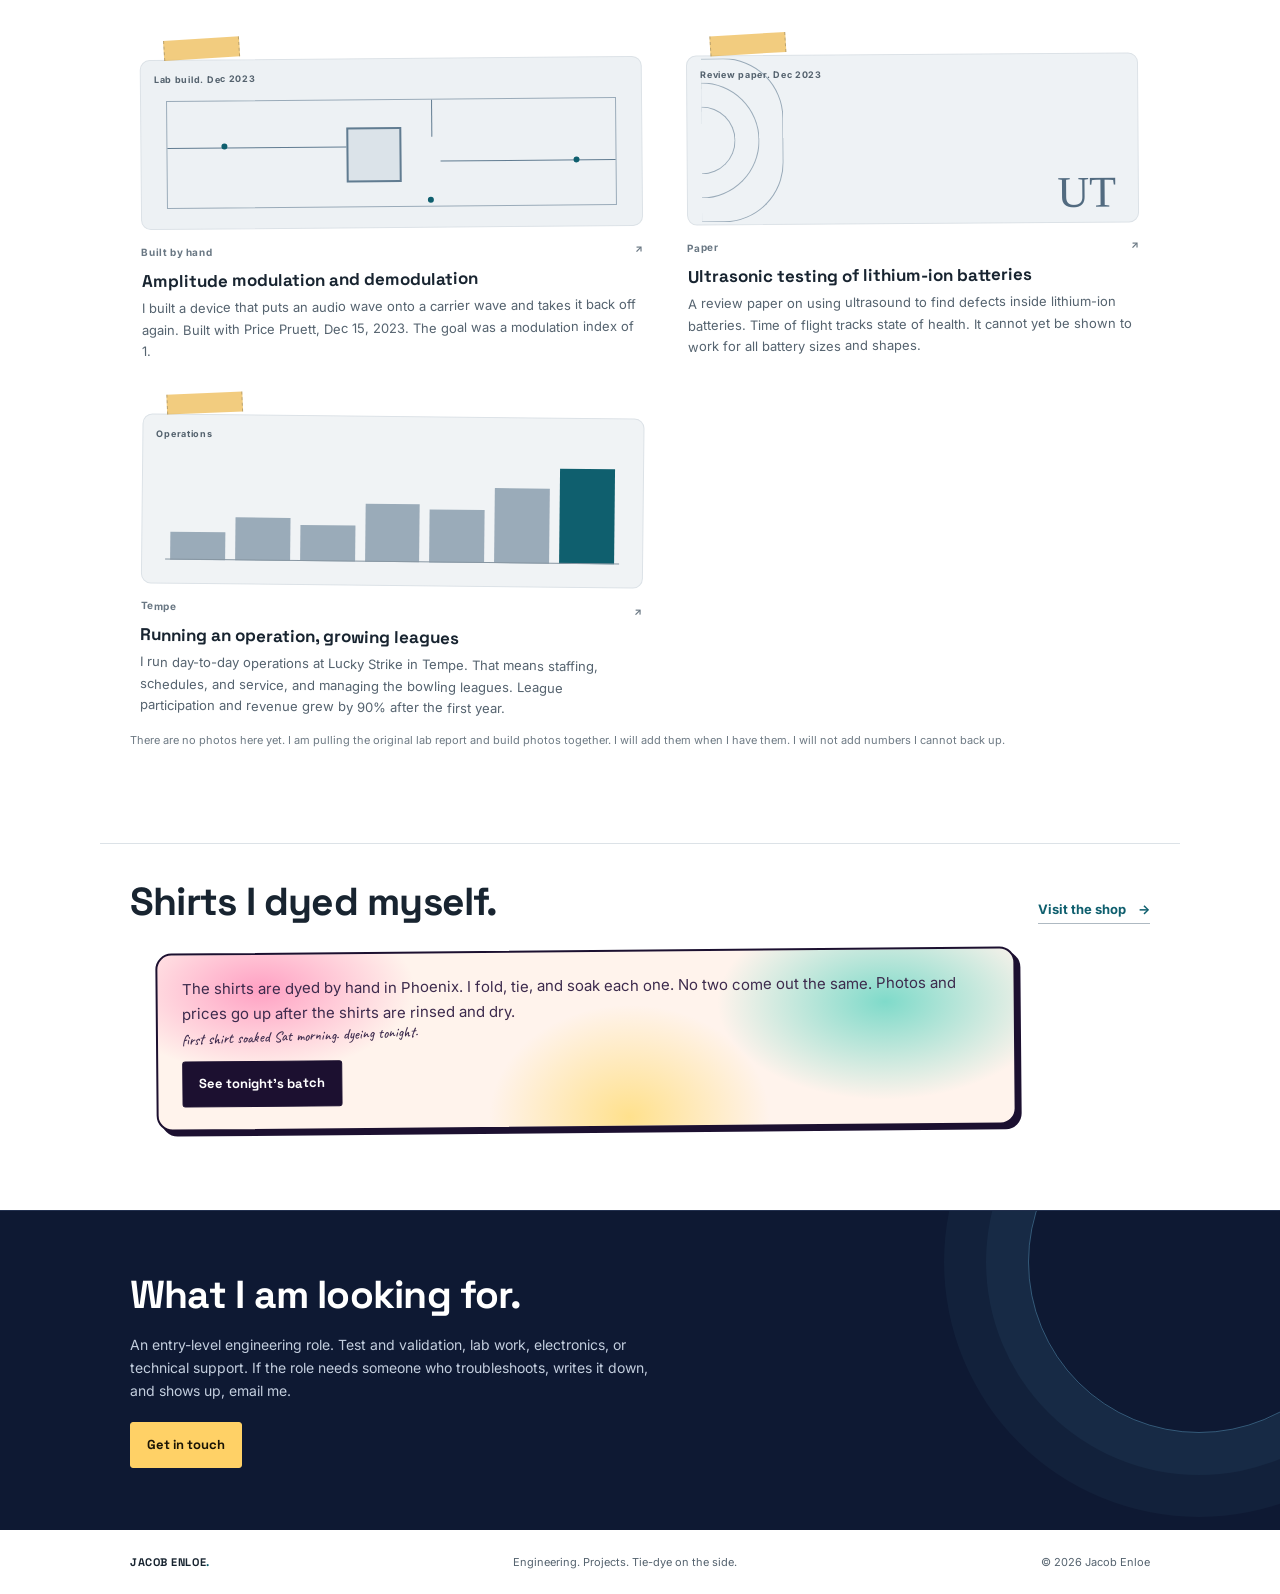
==== commit 0f4d3841: "Remove LinkedIn; redesign, de-AI pass, and paper-voice rewrite with five projects" ====
--- a/index.html
+++ b/index.html
@@ -4,10 +4,13 @@
   <meta charset="utf-8">
   <meta name="viewport" content="width=device-width, initial-scale=1">
   <meta name="description" content="Jacob Enloe's engineering, technical projects, and professional experience.">
-  <title>Jacob Enloe | Engineering & Technical Portfolio</title>
+  <title>Jacob Enloe | Engineering &amp; Technical Portfolio</title>
+  <link rel="preconnect" href="https://fonts.googleapis.com">
+  <link rel="preconnect" href="https://fonts.gstatic.com" crossorigin>
+  <link href="https://fonts.googleapis.com/css2?family=Caveat:wght@500;600&amp;family=Inter:wght@400;500;600;700&amp;family=Space+Grotesk:wght@500;600;700&amp;display=swap" rel="stylesheet">
   <link rel="stylesheet" href="styles.css">
 </head>
-<body>
+<body class="theme-portfolio">
   <header class="site-header">
     <a class="wordmark" href="index.html">JACOB ENLOE<span>.</span></a>
     <nav aria-label="Main navigation">
@@ -21,76 +24,89 @@
 
   <main>
     <section class="hero">
-      <p class="eyebrow">Engineering physics · Technical projects · Operations</p>
-      <h1>Engineering physics, hands-on problem solving, and operations.</h1>
-      <p class="hero-copy">I'm Jacob Enloe. I studied Engineering Physics at the University of Colorado Boulder and have experience spanning laboratory work, electronics projects, data analysis, and operations management.</p>
+      <p class="kicker">B.S. Engineering Physics. CU Boulder. Based in Phoenix.</p>
+      <h1>I graduated CU Boulder. Engineering Physics. Now I am in Tempe.</h1>
+      <svg class="squiggle" viewBox="0 0 220 14" aria-hidden="true"><path d="M4 8 C 30 2, 55 13, 80 7 S 130 2, 155 8 S 200 12, 216 6" fill="none" stroke="#ffd166" stroke-width="3" stroke-linecap="round"/></svg>
+      <p class="hero-copy">I am Jacob Enloe. On this site I will describe three things: the work I have done, what I am looking for, and shirts I dye by hand. I studied Engineering Physics at CU Boulder, with a minor in Engineering Management. I do not yet have an engineering job. That is what I am looking for.</p>
       <div class="hero-actions">
-        <a class="button button-primary" href="projects.html">Explore my projects <span aria-hidden="true">↗</span></a>
-        <a class="button button-quiet" href="resume.html">View résumé</a>
+        <a class="button button-primary" href="projects.html">See the projects</a>
+        <a class="button button-quiet" href="resume.html">Résumé</a>
       </div>
-      <div class="hero-note"><span class="note-line"></span><span>Based in Arizona · Open to technical opportunities</span></div>
+      <p class="hero-note">Based in Phoenix. Looking for an entry-level engineering role.</p>
     </section>
 
     <section class="section intro-grid">
       <div>
-        <p class="eyebrow">A LITTLE ABOUT ME</p>
-        <h2>A technical education with practical experience.</h2>
+        <h2>What I do with a physics degree.</h2>
+        <p class="hand-note">note: the lab report for the laser project is still in a box somewhere. digging it out.</p>
       </div>
       <div class="intro-text">
-        <p>I have a B.S. in Engineering Physics from the University of Colorado Boulder, with a minor in Engineering Management. My background combines laboratory experimentation, electronics projects, data analysis, and front-line operations leadership.</p>
-        <p>I'm especially interested in technical roles where careful troubleshooting, clear documentation, and a willingness to get hands-on make a difference.</p>
+        <p>I graduated from CU Boulder with a B.S. in Engineering Physics and a minor in Engineering Management. Since then I have done lab work, electronics, data analysis, and operations. Operations management, as I use the term here, means staffing, schedules, and service at a busy venue, plus the bowling leagues.</p>
+        <p>I like knowing how a system works. Then I like making it run better. I will take those two steps in that order: first understand it, then fix it.</p>
         <a class="text-link" href="resume.html">More about my experience <span aria-hidden="true">→</span></a>
       </div>
     </section>
 
     <section class="section projects-section">
       <div class="section-heading">
-        <div><p class="eyebrow">SELECTED WORK</p><h2>Selected projects and experience.</h2></div>
+        <div><h2>Some things I have done.</h2></div>
         <a class="text-link" href="projects.html">All projects <span aria-hidden="true">→</span></a>
       </div>
       <div class="project-grid">
-        <a class="project-card" href="projects.html#surface-tension">
-          <div class="project-visual visual-laser"><span class="visual-label">PHYSICS · EXPERIMENT</span><span class="orbit orbit-one"></span><span class="orbit orbit-two"></span><span class="laser-line"></span><span class="visual-symbol">λ</span></div>
-          <div class="card-meta"><span>01 / LAB PROJECT</span><span>↗</span></div>
+        <a class="project-card card-a" href="projects.html#surface-tension">
+          <div class="project-visual visual-laser visual-tall"><span class="visual-label">Physics lab</span><span class="orbit orbit-one"></span><span class="orbit orbit-two"></span><span class="laser-line"></span><span class="visual-symbol">λ</span></div>
+          <div class="card-meta"><span>Lab project</span><span>↗</span></div>
           <h3>Measuring liquid surface tension</h3>
-          <p>Laser, standing-wave, and diffraction concepts applied to an experimental measurement project.</p>
+          <p>Surface tension is the force at the surface of a liquid. I measured it with a laser, using standing-wave behavior and diffraction. It was a lab project at CU Boulder, with Brooks Kioschos, dated May 1, 2025.</p>
         </a>
-        <a class="project-card" href="projects.html#electronics">
-          <div class="project-visual visual-circuit"><span class="visual-label">ELECTRONICS · PROTOTYPING</span><div class="circuit-board"><span class="chip"></span><span class="trace t1"></span><span class="trace t2"></span><span class="trace t3"></span><span class="node n1"></span><span class="node n2"></span><span class="node n3"></span></div></div>
-          <div class="card-meta"><span>02 / HANDS-ON BUILDING</span><span>↗</span></div>
-          <h3>Electronics & embedded projects</h3>
-          <p>Exploring circuits, sensors, microcontrollers, and practical builds with Arduino and Raspberry Pi.</p>
+        <a class="project-card card-b" href="projects.html#electronics">
+          <div class="project-visual visual-circuit visual-short"><span class="visual-label">Electronics</span><div class="circuit-board"><span class="chip"></span><span class="trace t1"></span><span class="trace t2"></span><span class="trace t3"></span><span class="node n1"></span><span class="node n2"></span><span class="node n3"></span></div></div>
+          <div class="card-meta"><span>Built by hand</span><span>↗</span></div>
+          <h3>Electronics and embedded projects</h3>
+          <p>An embedded build, as I use the term, is a circuit built around a microcontroller. I have built several with Arduino and Raspberry Pi boards. Each one has a sensor, a circuit, and code.</p>
         </a>
-        <a class="project-card" href="projects.html#operations">
-          <div class="project-visual visual-data"><span class="visual-label">DATA · OPERATIONS</span><div class="chart-bars"><i></i><i></i><i></i><i></i><i></i><i></i><i></i></div><div class="chart-baseline"></div></div>
-          <div class="card-meta"><span>03 / SYSTEMS THINKING</span><span>↗</span></div>
-          <h3>Operational improvement</h3>
-          <p>Using data, process discipline, and team leadership to improve a complex customer-facing operation.</p>
+        <a class="project-card card-e" href="projects.html#am-modulation">
+          <div class="project-visual visual-circuit"><span class="visual-label">Lab build. Dec 2023</span><div class="circuit-board"><span class="chip"></span><span class="trace t1"></span><span class="trace t2"></span><span class="trace t3"></span><span class="node n1"></span><span class="node n2"></span><span class="node n3"></span></div></div>
+          <div class="card-meta"><span>Built by hand</span><span>↗</span></div>
+          <h3>Amplitude modulation and demodulation</h3>
+          <p>I built a device that puts an audio wave onto a carrier wave and takes it back off again. Built with Price Pruett, Dec 15, 2023. The goal was a modulation index of 1.</p>
+        </a>
+        <a class="project-card card-c" href="projects.html#ultrasonic">
+          <div class="project-visual visual-sonic"><span class="visual-label">Review paper. Dec 2023</span><span class="wave w1"></span><span class="wave w2"></span><span class="wave w3"></span><span class="visual-symbol">UT</span></div>
+          <div class="card-meta"><span>Paper</span><span>↗</span></div>
+          <h3>Ultrasonic testing of lithium-ion batteries</h3>
+          <p>A review paper on using ultrasound to find defects inside lithium-ion batteries. Time of flight tracks state of health. It cannot yet be shown to work for all battery sizes and shapes.</p>
+        </a>
+        <a class="project-card card-d" href="projects.html#operations">
+          <div class="project-visual visual-data"><span class="visual-label">Operations</span><div class="chart-bars"><i></i><i></i><i></i><i></i><i></i><i></i><i></i></div><div class="chart-baseline"></div></div>
+          <div class="card-meta"><span>Tempe</span><span>↗</span></div>
+          <h3>Running an operation, growing leagues</h3>
+          <p>I run day-to-day operations at Lucky Strike in Tempe. That means staffing, schedules, and service, and managing the bowling leagues. League participation and revenue grew by 90% after the first year.</p>
         </a>
       </div>
-      <p class="small-note">Project summaries are starting points. Add verified details, photos, results, and links before sharing this portfolio professionally.</p>
+      <p class="small-note">There are no photos here yet. I am pulling the original lab report and build photos together. I will add them when I have them. I will not add numbers I cannot back up.</p>
     </section>
 
-    <section class="section projects-section">
+    <section class="section projects-section shop-teaser">
       <div class="section-heading">
-        <div><p class="eyebrow">TIE-DYE SHOP</p><h2>Hand-dyed shirts, made in Phoenix.</h2></div>
+        <div><h2>Shirts I dyed myself.</h2></div>
         <a class="text-link" href="shop.html">Visit the shop <span aria-hidden="true">→</span></a>
       </div>
-      <p class="hero-copy">Tonight's batch is being made — photos and prices land here as shirts are finished.</p>
+      <div class="shop-teaser-card"><p>The shirts are dyed by hand in Phoenix. I fold, tie, and soak each one. No two come out the same. Photos and prices go up after the shirts are rinsed and dry.</p>
+      <p class="hand-note">first shirt soaked Sat morning. dyeing tonight.</p>
       <div class="hero-actions">
-        <a class="button button-primary" href="shop.html">See tonight's batch <span aria-hidden="true">↗</span></a>
-      </div>
+        <a class="button button-primary" href="shop.html">See tonight's batch</a>
+      </div></div>
     </section>
 
     <section class="closing-cta">
-      <p class="eyebrow">LET'S CONNECT</p>
-      <h2>Interested in working together?</h2>
-      <p>I welcome conversations about engineering, technical work, and opportunities to apply practical problem-solving.</p>
-      <a class="button button-light" href="contact.html">Get in touch <span aria-hidden="true">↗</span></a>
+      <h2>What I am looking for.</h2>
+      <p>An entry-level engineering role. Test and validation, lab work, electronics, or technical support. If the role needs someone who troubleshoots, writes it down, and shows up, email me.</p>
+      <a class="button button-light" href="contact.html">Get in touch</a>
     </section>
   </main>
 
-  <footer class="site-footer"><a class="wordmark" href="index.html">JACOB ENLOE<span>.</span></a><span>Engineering · Projects · Professional experience</span><span>© <span id="year"></span> Jacob Enloe</span></footer>
+  <footer class="site-footer"><a class="wordmark" href="index.html">JACOB ENLOE<span>.</span></a><span>Engineering. Projects. Tie-dye on the side.</span><span>© <span id="year"></span> Jacob Enloe</span></footer>
   <script src="script.js"></script>
 </body>
 </html>
--- a/styles.css
+++ b/styles.css
@@ -1,11 +1,36 @@
+/* enloe.net. Jacob Enloe
+   Three zones, one site:
+   - .theme-portfolio (index / projects / resume): clean + professional
+   - .theme-shop (shop): tie-dye, bright, playful
+   - .theme-space (contact + home hero / closing): dark navy, Apollo-inspired
+   Fonts: Space Grotesk (headings) + Inter (body), system fallbacks.
+   All decorative art is CSS-only. No external images. */
+
 :root {
-  --ink: #202a35;
-  --muted: #5f6b76;
+  --ink: #182430;
+  --muted: #55636f;
   --paper: #ffffff;
   --soft: #f4f6f8;
   --line: #dce2e7;
-  --accent: #315f86;
+  --accent: #0f5f6e;
+  --accent-ink: #0b4550;
+  --amber: #e8a317;
   --max: 1080px;
+  --font-head: "Space Grotesk", "Inter", "Segoe UI", Arial, Helvetica, sans-serif;
+  --font-body: "Inter", "Segoe UI", Arial, Helvetica, sans-serif;
+  /* tie-dye palette */
+  --dye-pink: #ff5da2;
+  --dye-orange: #ff8a3d;
+  --dye-purple: #7c5cff;
+  --dye-teal: #00c2a8;
+  --dye-yellow: #ffd23f;
+  /* space palette */
+  --space-bg: #0a1128;
+  --space-bg2: #0e1933;
+  --space-ink: #e9eef7;
+  --space-muted: #aab8d0;
+  --space-accent: #7dd3fc;
+  --space-gold: #ffd166;
 }
 * { box-sizing: border-box; }
 html { scroll-behavior: smooth; }
@@ -13,13 +38,16 @@
   margin: 0;
   background: var(--paper);
   color: var(--ink);
-  font-family: Arial, Helvetica, sans-serif;
+  font-family: var(--font-body);
   font-size: 15px;
   line-height: 1.65;
   -webkit-font-smoothing: antialiased;
 }
+h1, h2, h3, h4 { font-family: var(--font-head); }
 a { color: inherit; text-decoration: none; }
 a:hover { color: var(--accent); }
+
+/* ---------- shared header / footer ---------- */
 .site-header {
   max-width: var(--max);
   margin: 0 auto;
@@ -29,47 +57,53 @@
   justify-content: space-between;
   gap: 28px;
   border-bottom: 1px solid var(--line);
-}
-.wordmark { font-size: 14px; font-weight: 700; letter-spacing: .045em; white-space: nowrap; }
+  background: var(--paper);
+}
+.wordmark { font-family: var(--font-head); font-size: 15px; font-weight: 700; letter-spacing: .05em; white-space: nowrap; }
 .wordmark span { color: var(--accent); }
 .site-header nav { display: flex; align-items: center; gap: 26px; }
-.site-header nav a { color: var(--muted); font-size: 13px; }
+.site-header nav a { color: var(--muted); font-size: 13px; font-weight: 500; }
 .site-header nav a:hover, .site-header nav a.active { color: var(--ink); }
-.site-header nav a.active { font-weight: 700; }
+.site-header nav a.active { font-weight: 700; border-bottom: 2px solid var(--accent); padding-bottom: 2px; }
+.site-footer { max-width: var(--max); margin: 0 auto; padding: 23px 30px; display: flex; align-items: center; justify-content: space-between; gap: 18px; color: var(--muted); font-size: 11px; }
+.site-footer .wordmark { color: var(--ink); font-size: 11px; }
+
+/* ---------- shared type / buttons ---------- */
 .hero, .page-hero { max-width: var(--max); margin: 0 auto; padding: 88px 30px 72px; }
-.eyebrow { margin: 0 0 15px; color: var(--accent); font-size: 11px; font-weight: 700; letter-spacing: .09em; text-transform: uppercase; }
+.eyebrow { margin: 0 0 15px; color: var(--accent); font-size: 11px; font-weight: 700; letter-spacing: .12em; text-transform: uppercase; }
 .status-dot { display: none; }
 .hero h1, .page-hero h1 {
   max-width: 790px;
   margin: 0;
   font-size: clamp(38px, 5.2vw, 62px);
-  line-height: 1.12;
-  letter-spacing: -.04em;
+  line-height: 1.08;
+  letter-spacing: -.03em;
   font-weight: 700;
 }
 .hero h1 span, .page-hero h1 span { color: var(--accent); }
 .hero-copy { max-width: 650px; margin: 23px 0 0; color: var(--muted); font-size: 17px; line-height: 1.75; }
 .hero-actions { display: flex; flex-wrap: wrap; align-items: center; gap: 12px; margin-top: 27px; }
-.button { display: inline-flex; align-items: center; gap: 16px; padding: 11px 15px; border: 1px solid var(--ink); border-radius: 3px; font-size: 13px; font-weight: 700; transition: background .15s, color .15s; }
-.button:hover { transform: none; }
+.button { display: inline-flex; align-items: center; gap: 10px; padding: 11px 16px; border: 1px solid var(--ink); border-radius: 3px; font-family: var(--font-head); font-size: 13px; font-weight: 700; transition: background .15s, color .15s, transform .15s; }
+.button:hover { transform: translateY(-1px); }
 .button-primary { background: var(--ink); color: white; }
 .button-primary:hover { background: var(--accent); border-color: var(--accent); color: white; }
-.button-quiet { border-color: var(--line); color: var(--ink); }
-.button-quiet:hover { border-color: var(--accent); }
+.button-quiet { border-color: var(--line); color: var(--ink); background: var(--paper); }
+.button-quiet:hover { border-color: var(--accent); color: var(--accent); }
 .hero-note { display: flex; align-items: center; gap: 12px; margin-top: 52px; color: var(--muted); font-size: 12px; }
 .note-line { width: 34px; height: 1px; background: #aab4bd; }
 .section { max-width: var(--max); margin: 0 auto; padding: 62px 30px; }
 .intro-grid { display: grid; grid-template-columns: .85fr 1.15fr; gap: 65px; border-top: 1px solid var(--line); }
-h2 { margin: 0; font-size: clamp(27px, 3.4vw, 39px); line-height: 1.2; letter-spacing: -.025em; font-weight: 700; }
+h2 { margin: 0; font-size: clamp(27px, 3.4vw, 39px); line-height: 1.15; letter-spacing: -.02em; font-weight: 700; }
 .intro-text { max-width: 620px; color: var(--muted); }
 .intro-text p:first-child { margin-top: 0; }
+.intro-text strong { color: var(--ink); }
 .text-link { display: inline-flex; align-items: center; gap: 12px; margin-top: 10px; padding-bottom: 3px; border-bottom: 1px solid #aeb9c2; color: var(--accent); font-size: 13px; font-weight: 700; }
 .projects-section { padding-top: 36px; padding-bottom: 82px; }
 .section-heading { display: flex; align-items: end; justify-content: space-between; gap: 24px; margin-bottom: 26px; }
 .section-heading .eyebrow { margin-bottom: 9px; }
-.project-grid { display: grid; grid-template-columns: repeat(3, 1fr); gap: 22px; }
+.project-grid { display: grid; grid-template-columns: repeat(2, 1fr); gap: 22px; }
 .project-card { display: block; min-width: 0; }
-.project-visual { height: 170px; position: relative; overflow: hidden; margin-bottom: 14px; border: 1px solid var(--line); background: var(--soft); }
+.project-visual { height: 170px; position: relative; overflow: hidden; margin-bottom: 14px; border: 1px solid var(--line); border-radius: 10px; background: var(--soft); }
 .visual-label { position: absolute; z-index: 2; top: 12px; left: 13px; color: #53616d; font-size: 9px; font-weight: 700; letter-spacing: .08em; }
 .visual-laser { background: #eef2f5; }
 .orbit { position: absolute; width: 190px; height: 85px; top: 56%; left: 50%; border: 1px solid #9aabb9; border-radius: 50%; transform: translate(-50%, -50%) rotate(-20deg); }
@@ -99,8 +133,6 @@
 .closing-cta > p:not(.eyebrow) { max-width: 520px; margin: 15px 0 0; color: var(--muted); font-size: 14px; }
 .button-light { margin-top: 20px; background: var(--ink); color: white; }
 .button-light:hover { background: var(--accent); border-color: var(--accent); color: white; }
-.site-footer { max-width: var(--max); margin: 0 auto; padding: 23px 30px; display: flex; align-items: center; justify-content: space-between; gap: 18px; color: var(--muted); font-size: 11px; }
-.site-footer .wordmark { color: var(--ink); font-size: 11px; }
 .page-hero { padding-top: 72px; padding-bottom: 42px; }
 .page-hero h1 { font-size: clamp(37px, 5vw, 57px); }
 .page-hero .hero-copy { max-width: 680px; }
@@ -112,7 +144,7 @@
 .detail-card h3 { margin: 22px 0 7px; font-size: 13px; }
 .detail-card ul { padding-left: 18px; color: var(--muted); font-size: 13px; }
 .tag-list { display: flex; flex-wrap: wrap; gap: 7px; margin-top: 16px; }
-.tag-list span { padding: 4px 8px; border: 1px solid var(--line); border-radius: 2px; color: #53616d; font-size: 11px; }
+.tag-list span { padding: 4px 8px; border: 1px solid var(--line); border-radius: 20px; color: #53616d; font-size: 11px; background: var(--paper); }
 .resume-hero { padding-bottom: 40px; }
 .resume-layout { display: grid; grid-template-columns: .75fr 1.25fr; gap: 70px; padding-top: 42px; padding-bottom: 85px; border-top: 1px solid var(--line); }
 .resume-layout aside h2 { font-size: 28px; }
@@ -136,7 +168,183 @@
 .contact-link { display: flex; justify-content: space-between; gap: 15px; padding: 13px 0; border-top: 1px solid var(--line); font-size: 13px; font-weight: 700; }
 .contact-link:first-of-type { margin-top: 18px; }
 .contact-link:hover { color: var(--accent); }
-/* Shop */
+
+/* ---------- PORTFOLIO theme: professional, specific, not corporate ---------- */
+body.theme-portfolio { --accent: #0f5f6e; }
+body.theme-portfolio .eyebrow { color: var(--accent); }
+body.theme-portfolio .hero-copy { color: #43525e; }
+body.theme-portfolio .project-card { border: 1px solid transparent; border-radius: 12px; padding: 10px 10px 14px; transition: border-color .15s, box-shadow .15s; }
+body.theme-portfolio .project-card:hover { border-color: var(--line); box-shadow: 0 6px 20px rgba(24, 36, 48, .07); }
+body.theme-portfolio .detail-card h2 { letter-spacing: -.02em; }
+/* Home hero + closing CTA on the portfolio home get the spacey treatment
+   (dark navy starfield), while the middle of the page stays clean white. */
+body.theme-portfolio .hero {
+  background: var(--space-bg);
+  color: var(--space-ink);
+  max-width: none;
+  padding: 88px max(30px, calc((100vw - var(--max))/2 + 30px)) 72px;
+  position: relative;
+  overflow: hidden;
+}
+body.theme-portfolio .hero::before {
+  content: ""; position: absolute; inset: 0; pointer-events: none;
+  background-image:
+    radial-gradient(1.5px 1.5px at 12% 22%, #fff 50%, transparent 51%),
+    radial-gradient(1px 1px at 28% 68%, #cfe6ff 50%, transparent 51%),
+    radial-gradient(2px 2px at 44% 14%, #fff 50%, transparent 51%),
+    radial-gradient(1px 1px at 63% 32%, #ffd166 50%, transparent 51%),
+    radial-gradient(1.5px 1.5px at 78% 12%, #fff 50%, transparent 51%),
+    radial-gradient(1px 1px at 88% 58%, #cfe6ff 50%, transparent 51%),
+    radial-gradient(1px 1px at 96% 26%, #fff 50%, transparent 51%),
+    radial-gradient(1px 1px at 6% 82%, #fff 50%, transparent 51%),
+    radial-gradient(120px 120px at 88% 18%, rgba(125, 211, 252, .18), transparent 70%);
+}
+body.theme-portfolio .hero > * { position: relative; }
+body.theme-portfolio .hero .eyebrow { color: var(--space-accent); }
+body.theme-portfolio .hero h1 { color: #fff; }
+body.theme-portfolio .hero h1 span { color: var(--space-gold); }
+body.theme-portfolio .hero-copy { color: #c3cede; }
+body.theme-portfolio .hero-note { color: #93a5bd; }
+body.theme-portfolio .hero .note-line { background: #5b6b85; }
+body.theme-portfolio .hero .button-primary { background: #fff; color: var(--space-bg); border-color: #fff; }
+body.theme-portfolio .hero .button-primary:hover { background: var(--space-gold); border-color: var(--space-gold); color: var(--space-bg); }
+body.theme-portfolio .hero .button-quiet { border-color: rgba(255, 255, 255, .45); color: #fff; background: transparent; }
+body.theme-portfolio .hero .button-quiet:hover { border-color: #fff; color: #fff; }
+body.theme-portfolio .closing-cta {
+  background: var(--space-bg2);
+  color: var(--space-ink);
+  border-top: 1px solid #22304f;
+  border-bottom: 0;
+  position: relative;
+  overflow: hidden;
+}
+body.theme-portfolio .closing-cta::before {
+  content: ""; position: absolute; width: 340px; height: 340px; right: -90px; top: -120px;
+  border: 1px solid rgba(125, 211, 252, .35); border-radius: 50%;
+  box-shadow: 0 0 0 42px rgba(125, 211, 252, .05), 0 0 0 84px rgba(125, 211, 252, .04);
+  pointer-events: none;
+}
+body.theme-portfolio .closing-cta .eyebrow { color: var(--space-accent); }
+body.theme-portfolio .closing-cta h2 { color: #fff; }
+body.theme-portfolio .closing-cta > p:not(.eyebrow) { color: #c3cede; }
+body.theme-portfolio .closing-cta .button-light { background: var(--space-gold); border-color: var(--space-gold); color: #1a1405; }
+body.theme-portfolio .closing-cta .button-light:hover { background: #fff; border-color: #fff; color: var(--space-bg); }
+/* Shop teaser on the home page: a tie-dye swatch, not a full tie-dye page. */
+.shop-teaser { border-top: 1px solid var(--line); }
+.shop-teaser-card {
+  margin-top: 22px; padding: 22px 24px; border-radius: 16px; color: #1c1030;
+  background:
+    radial-gradient(220px 120px at 12% 20%, rgba(255, 93, 162, .55), transparent 70%),
+    radial-gradient(240px 140px at 85% 30%, rgba(0, 194, 168, .5), transparent 70%),
+    radial-gradient(200px 160px at 55% 95%, rgba(255, 210, 63, .55), transparent 70%),
+    #fff3ec;
+  border: 2px solid #1c1030;
+  box-shadow: 5px 5px 0 #1c1030;
+}
+.shop-teaser-card p { margin: 0; color: #3d2b4d; font-size: 15px; }
+.shop-teaser-card .hero-actions { margin-top: 16px; }
+.shop-teaser-card .button-primary { background: #1c1030; border-color: #1c1030; }
+.shop-teaser-card .button-primary:hover { background: var(--dye-purple); border-color: var(--dye-purple); color: #fff; }
+
+/* ---------- SHOP theme: tie-dye ---------- */
+body.theme-shop { background: #fff8f1; }
+body.theme-shop .site-header { background: #fff8f1; border-bottom: 2px solid #1c1030; position: relative; }
+body.theme-shop .site-header::after {
+  content: ""; display: block; height: 7px; position: absolute; left: 0; right: 0; bottom: -9px;
+  background: conic-gradient(from 0deg, var(--dye-pink), var(--dye-orange), var(--dye-yellow), var(--dye-teal), var(--dye-purple), var(--dye-pink));
+}
+body.theme-shop .wordmark span { color: var(--dye-pink); }
+body.theme-shop nav a.active { border-bottom-color: var(--dye-pink); color: #1c1030; }
+body.theme-shop .site-footer { color: #6b5a6e; }
+body.theme-shop .page-hero {
+  max-width: none;
+  padding: 72px max(30px, calc((100vw - var(--max))/2 + 30px)) 56px;
+  background:
+    radial-gradient(420px 260px at 8% 18%, rgba(255, 93, 162, .75), transparent 70%),
+    radial-gradient(460px 300px at 92% 22%, rgba(0, 194, 168, .7), transparent 70%),
+    radial-gradient(380px 260px at 55% 95%, rgba(255, 210, 63, .8), transparent 70%),
+    conic-gradient(from 210deg at 50% 40%, #ff5da2, #ff8a3d, #ffd23f, #00c2a8, #7c5cff, #ff5da2);
+  color: #1c1030;
+  border-bottom: 2px solid #1c1030;
+}
+body.theme-shop .page-hero .eyebrow {
+  display: inline-block; background: #1c1030; color: #ffd23f;
+  padding: 6px 12px; border-radius: 999px; letter-spacing: .12em;
+}
+body.theme-shop .page-hero h1 { color: #1c1030; font-size: clamp(44px, 6vw, 72px); line-height: .98; letter-spacing: -.03em; }
+body.theme-shop .page-hero h1 .swirl-word {
+  background: linear-gradient(90deg, #c2187a, #7c5cff, #007a6b);
+  -webkit-background-clip: text; background-clip: text; color: transparent;
+}
+body.theme-shop .page-hero .hero-copy { color: #3d2b4d; font-weight: 500; max-width: 560px; }
+body.theme-shop .section-heading h2 { font-size: clamp(30px, 4vw, 42px); }
+body.theme-shop .shop-card {
+  background: #fff; border: 2px solid #1c1030; border-radius: 18px;
+  padding: 12px 12px 16px; box-shadow: 5px 5px 0 #1c1030;
+  transform: rotate(-.6deg);
+}
+body.theme-shop .shop-card:nth-child(even) { transform: rotate(.6deg); }
+body.theme-shop .shop-visual {
+  border: 2px solid #1c1030; border-radius: 12px;
+  background: conic-gradient(from 40deg, #ff5da2, #ff8a3d, #ffd23f, #00c2a8, #7c5cff, #ff5da2);
+}
+body.theme-shop .shop-visual .visual-label { color: #1c1030; background: rgba(255, 255, 255, .85); padding: 3px 7px; border-radius: 999px; }
+body.theme-shop .shop-visual-symbol { color: #fff; text-shadow: 0 2px 0 rgba(28, 16, 48, .35); }
+body.theme-shop .shop-price { font-family: var(--font-head); font-size: 16px !important; }
+body.theme-shop .shop-controls select, body.theme-shop .shop-controls input,
+body.theme-shop .cart-item input { border: 2px solid #1c1030; border-radius: 10px; }
+body.theme-shop .button { border-radius: 999px; border-width: 2px; }
+body.theme-shop .button-primary { background: #1c1030; border-color: #1c1030; }
+body.theme-shop .button-primary:hover { background: var(--dye-pink); border-color: var(--dye-pink); }
+body.theme-shop .cart-panel { background: #fff; border: 2px solid #1c1030; border-radius: 18px; box-shadow: 5px 5px 0 #1c1030; }
+body.theme-shop .cart-total { border-top-color: #1c1030; }
+body.theme-shop .checkout-button { background: #1c1030; }
+body.theme-shop .closing-cta {
+  background: #1c1030; color: #fff; border: 0;
+}
+body.theme-shop .closing-cta .eyebrow { color: var(--dye-yellow); }
+body.theme-shop .closing-cta h2 { color: #fff; }
+body.theme-shop .closing-cta > p:not(.eyebrow) { color: #e6dcf2; }
+body.theme-shop .closing-cta .button-light { background: var(--dye-yellow); border-color: var(--dye-yellow); color: #1c1030; }
+body.theme-shop .closing-cta .button-light:hover { background: #fff; border-color: #fff; color: #1c1030; }
+
+/* ---------- SPACE theme: contact (and shared spacey accents) ---------- */
+body.theme-space { background: var(--space-bg); color: var(--space-ink); }
+body.theme-space .site-header { background: var(--space-bg); border-bottom-color: #22304f; }
+body.theme-space .site-header .wordmark { color: #fff; }
+body.theme-space .site-header nav a { color: var(--space-muted); }
+body.theme-space .site-header nav a:hover, body.theme-space .site-header nav a.active { color: #fff; }
+body.theme-space .site-header nav a.active { border-bottom-color: var(--space-gold); }
+body.theme-space .site-footer { color: var(--space-muted); }
+body.theme-space .site-footer .wordmark { color: #fff; }
+body.theme-space .page-hero { position: relative; overflow: hidden; }
+body.theme-space .page-hero::before {
+  content: ""; position: absolute; inset: 0; pointer-events: none;
+  background-image:
+    radial-gradient(1.5px 1.5px at 10% 20%, #fff 50%, transparent 51%),
+    radial-gradient(1px 1px at 25% 70%, #cfe6ff 50%, transparent 51%),
+    radial-gradient(2px 2px at 45% 15%, #fff 50%, transparent 51%),
+    radial-gradient(1px 1px at 65% 35%, #ffd166 50%, transparent 51%),
+    radial-gradient(1.5px 1.5px at 80% 12%, #fff 50%, transparent 51%),
+    radial-gradient(1px 1px at 90% 60%, #cfe6ff 50%, transparent 51%),
+    radial-gradient(1px 1px at 5% 85%, #fff 50%, transparent 51%);
+}
+body.theme-space .page-hero > * { position: relative; }
+body.theme-space .eyebrow { color: var(--space-accent); }
+body.theme-space .page-hero h1 { color: #fff; }
+body.theme-space .page-hero .hero-copy { color: var(--space-muted); }
+body.theme-space .mission-patch {
+  display: inline-flex; align-items: center; gap: 8px;
+  border: 1px solid #3a4d75; border-radius: 999px; padding: 6px 12px;
+  color: var(--space-gold); font-size: 11px; font-weight: 700; letter-spacing: .12em; text-transform: uppercase;
+}
+body.theme-space .contact-panel { background: var(--space-bg2); border: 1px solid #2b3c63; border-radius: 14px; }
+body.theme-space .contact-panel > p:not(.eyebrow) { color: var(--space-muted); }
+body.theme-space .contact-link { border-top-color: #2b3c63; color: #fff; }
+body.theme-space .contact-link:hover { color: var(--space-gold); }
+body.theme-space a:hover { color: var(--space-gold); }
+
+/* ---------- shop (shared, from before. Kept functionally identical.) ---------- */
 .shop-section { padding-top: 20px; padding-bottom: 42px; }
 .shop-grid { display: grid; grid-template-columns: repeat(3, 1fr); gap: 22px; }
 .shop-card { display: block; min-width: 0; }
@@ -164,11 +372,13 @@
 .cart-total { display: flex; justify-content: space-between; gap: 15px; padding: 16px 0; border-top: 1px solid var(--line); font-size: 13px; }
 .checkout-button { width: 100%; justify-content: center; text-align: center; white-space: normal; line-height: 1.5; }
 .cart-panel .small-note { margin-top: 14px; }
+
 @media (max-width: 760px) {
   .site-header { padding: 18px 20px; align-items: flex-start; flex-direction: column; gap: 15px; }
   .site-header nav { width: 100%; justify-content: space-between; gap: 10px; }
   .site-header nav a { font-size: 12px; }
   .hero, .page-hero { padding: 62px 20px 48px; }
+  body.theme-portfolio .hero, body.theme-shop .page-hero { padding: 62px 20px 48px; }
   .hero h1 { font-size: clamp(37px, 10vw, 55px); }
   .section { padding: 48px 20px; }
   .intro-grid, .resume-layout { grid-template-columns: 1fr; gap: 22px; }
@@ -188,5 +398,75 @@
   .resume-entry { flex-direction: column; gap: 0; }
   .entry-date { padding-top: 0; }
   .contact-panel { padding: 20px; }
+  .shop-teaser-card { box-shadow: 4px 4px 0 #1c1030; }
 }
 @media (prefers-reduced-motion: reduce) { html { scroll-behavior: auto; } *, *::before, *::after { transition: none !important; } }
+
+/* ---------- DE-AI PASS (Nov 14): break the template ---------- */
+/* Plain small labels instead of all-caps eyebrow labels. */
+.kicker { margin: 0 0 14px; color: var(--muted); font-size: 13px; font-weight: 600; letter-spacing: .01em; }
+body.theme-portfolio .hero .kicker { color: #93a5bd; }
+body.theme-space .kicker { color: var(--space-accent); }
+/* Handwritten margin notes. Caveat only, never body copy. */
+.hand-note {
+  font-family: "Caveat", cursive; font-size: 23px; font-weight: 500; line-height: 1.25;
+  color: var(--accent); margin: 18px 0 0; max-width: 320px; transform: rotate(-1.6deg);
+}
+body.theme-shop .hand-note { color: #c2187a; }
+body.theme-space .hand-note { color: var(--space-gold); }
+body.theme-shop .page-hero .hand-note { margin-top: 22px; }
+/* Hand-drawn squiggles and doodles (inline SVG in the HTML). */
+.squiggle { display: block; width: 220px; max-width: 70%; height: 14px; margin: 20px 0 0; }
+.doodle { display: block; width: 120px; height: 30px; margin: 6px 0 12px; }
+/* Shop hero pill, sentence case. */
+.shop-pill {
+  display: inline-block; background: #1c1030; color: #ffd23f;
+  padding: 6px 12px; border-radius: 999px; font-size: 12px; font-weight: 700; letter-spacing: .04em;
+  margin: 0 0 15px;
+}
+/* Mission patch label: sentence case now. */
+body.theme-space .mission-patch { text-transform: none; letter-spacing: .02em; }
+/* Resume block titles, sentence case. */
+.block-title { font-size: 20px; margin: 0 0 14px; }
+/* Detail cards: no number column any more. */
+.detail-card { grid-template-columns: 1fr; }
+
+@media (min-width: 761px) {
+  /* Uneven project grid, two columns for four cards. Cards stagger down and tilt differently. */
+  .project-grid { grid-template-columns: 1.05fr .95fr; align-items: start; }
+  body.theme-portfolio .project-card { position: relative; }
+  body.theme-portfolio .project-card.card-a { transform: rotate(-.9deg); }
+  body.theme-portfolio .project-card.card-b { transform: translateY(30px) rotate(.8deg); }
+  body.theme-portfolio .project-card.card-c { transform: translateY(10px) rotate(-.4deg); }
+  body.theme-portfolio .project-card.card-d { transform: translateY(22px) rotate(.6deg); }
+  body.theme-portfolio .project-card.card-e { transform: translateY(14px) rotate(-.5deg); }
+  /* Tape corners on the project cards. */
+  body.theme-portfolio .project-card::before {
+    content: ""; position: absolute; top: -11px; left: 34px; width: 74px; height: 20px;
+    background: rgba(232, 163, 23, .55); transform: rotate(-3deg); z-index: 2;
+    border-left: 1px dashed rgba(24, 36, 48, .25); border-right: 1px dashed rgba(24, 36, 48, .25);
+  }
+  body.theme-portfolio .project-card.card-b::before { left: auto; right: 30px; background: rgba(15, 95, 110, .35); transform: rotate(2deg); }
+  /* Mixed card heights. */
+  .project-visual.visual-tall { height: 205px; }
+  .project-visual.visual-short { height: 138px; }
+  /* Ultrasonic card visual: sound waves leaving a transducer. */
+  .visual-sonic { background: #eef2f5; }
+  .visual-sonic .wave {
+    position: absolute; top: 50%; left: 14px; transform: translateY(-50%);
+    border: 1px solid #9aabb9; border-left: none; border-radius: 0 60px 60px 0;
+  }
+  .visual-sonic .wave.w1 { width: 34px; height: 68px; }
+  .visual-sonic .wave.w2 { width: 58px; height: 116px; }
+  .visual-sonic .wave.w3 { width: 82px; height: 164px; }
+  /* Middle project write-up sits offset, narrower. */
+  .detail-card.detail-offset { margin-left: 64px; max-width: 920px; }
+  /* Shop teaser sits off-center, slightly tilted. */
+  .shop-teaser-card { margin-left: 26px; max-width: 860px; transform: rotate(-.5deg); }
+  /* Intro section: uneven columns, ragged. */
+  .intro-grid { grid-template-columns: .7fr 1.3fr; gap: 48px; }
+  /* Shop cards tilt at different angles. */
+  body.theme-shop .shop-card:nth-child(1) { transform: rotate(-1.2deg); }
+  body.theme-shop .shop-card:nth-child(2) { transform: rotate(.9deg) translateY(8px); }
+  body.theme-shop .shop-card:nth-child(3) { transform: rotate(-.5deg); }
+}
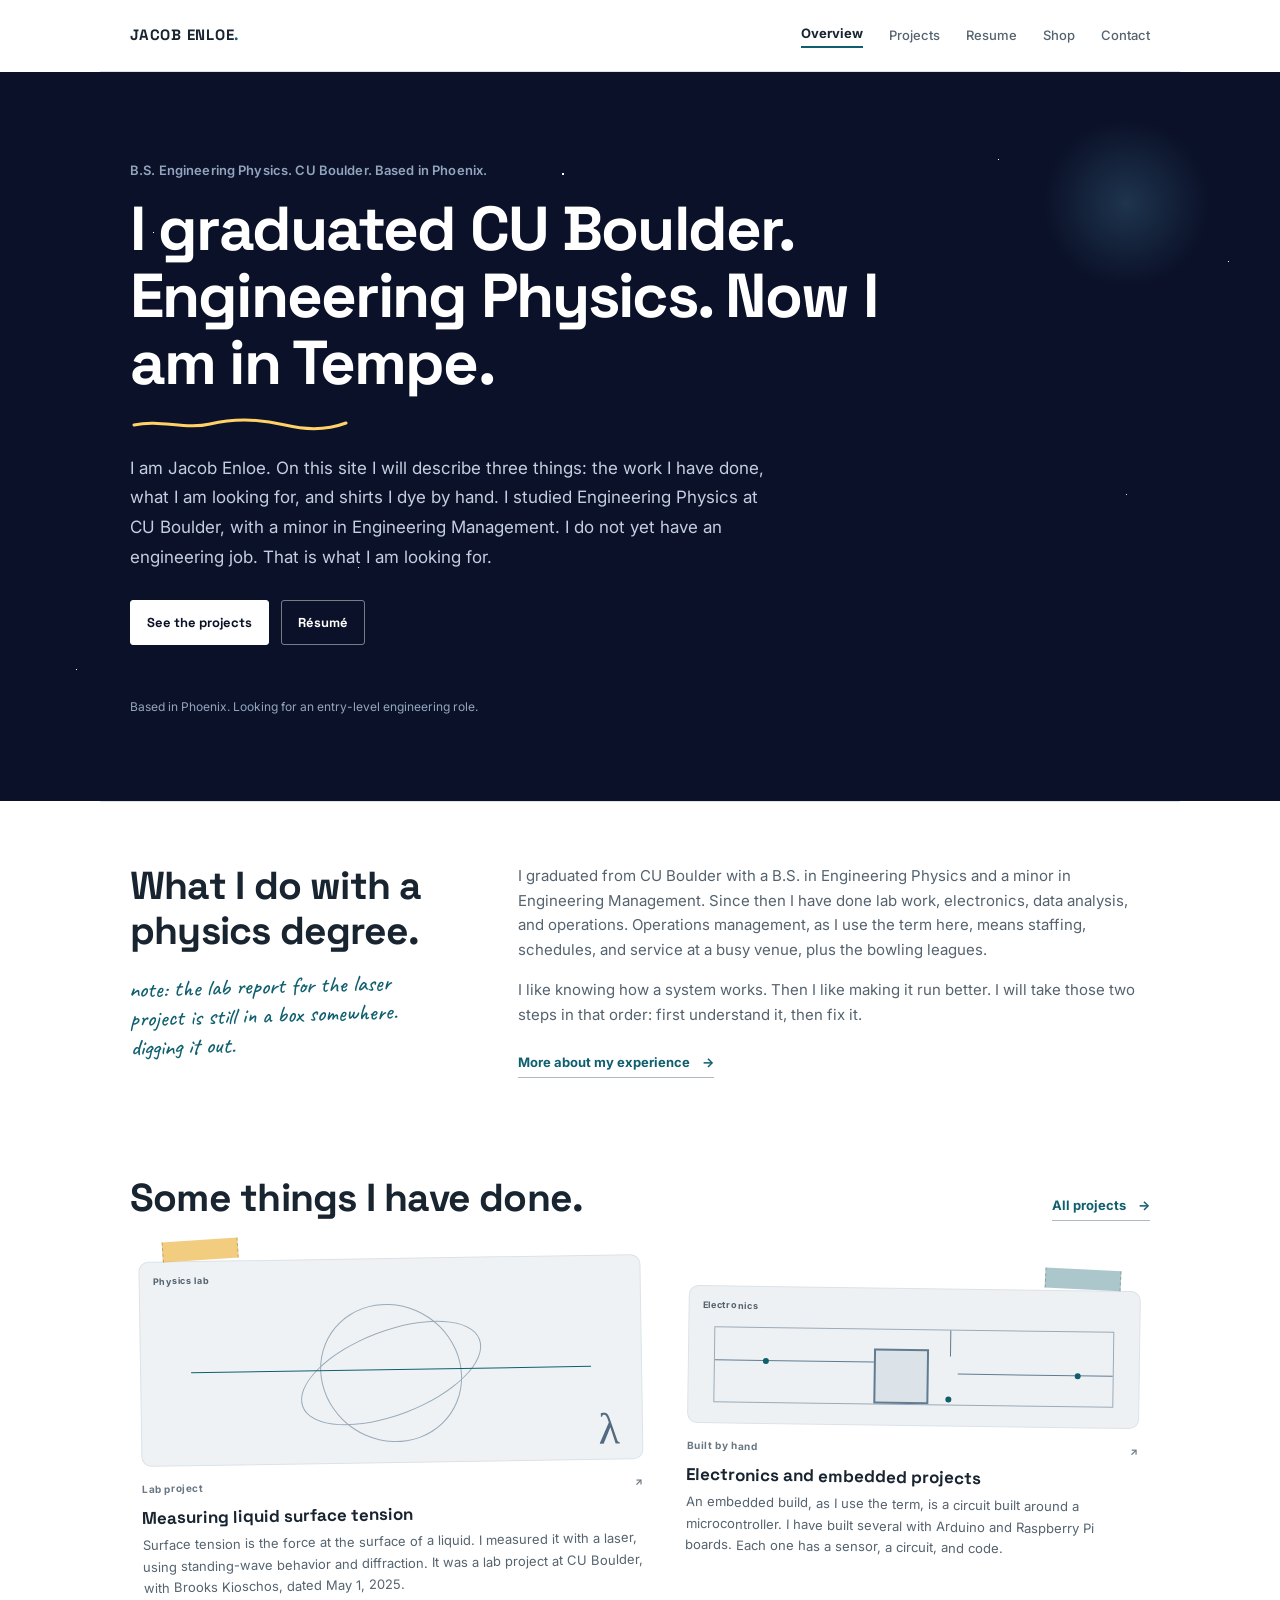
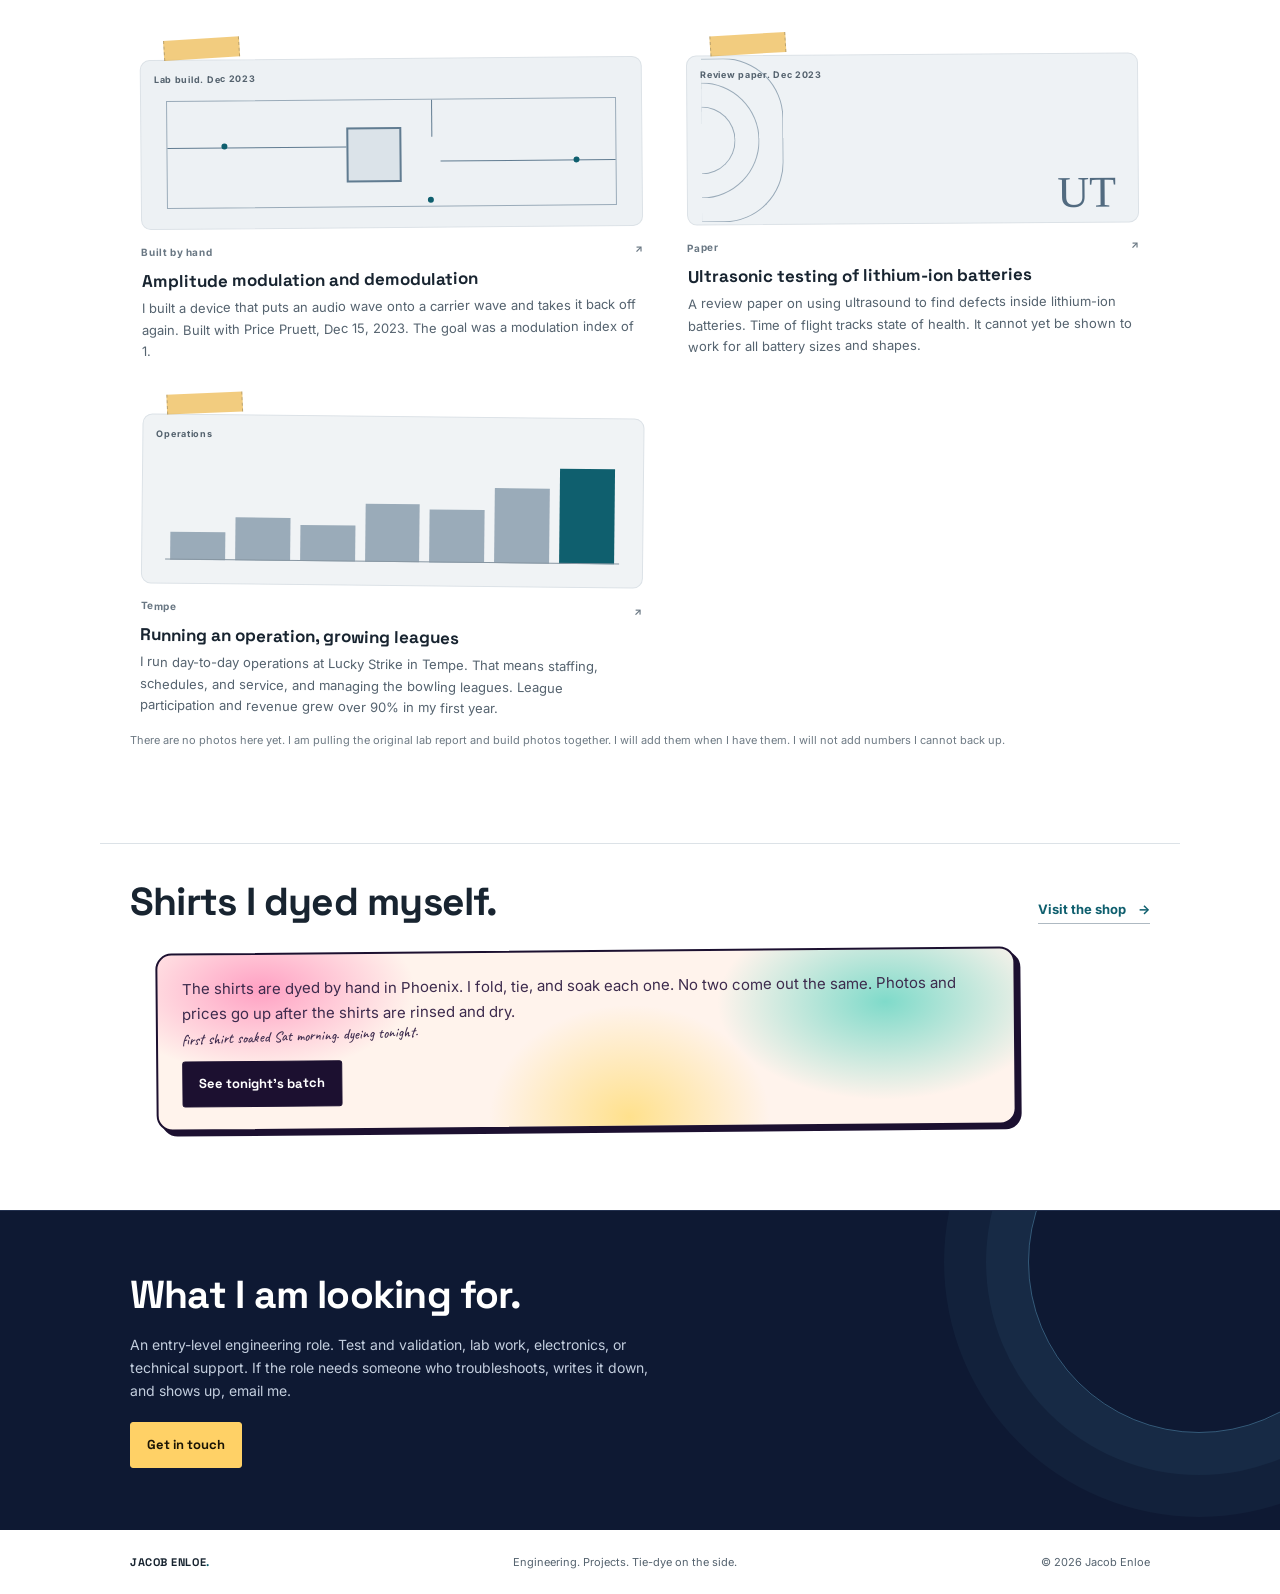
==== commit 2f24a37a: "Update portfolio with newest job-application info: over 90% league growth, P&L and vendor operations" ====
--- a/index.html
+++ b/index.html
@@ -81,7 +81,7 @@
           <div class="project-visual visual-data"><span class="visual-label">Operations</span><div class="chart-bars"><i></i><i></i><i></i><i></i><i></i><i></i><i></i></div><div class="chart-baseline"></div></div>
           <div class="card-meta"><span>Tempe</span><span>↗</span></div>
           <h3>Running an operation, growing leagues</h3>
-          <p>I run day-to-day operations at Lucky Strike in Tempe. That means staffing, schedules, and service, and managing the bowling leagues. League participation and revenue grew by 90% after the first year.</p>
+          <p>I run day-to-day operations at Lucky Strike in Tempe. That means staffing, schedules, and service, and managing the bowling leagues. League participation and revenue grew over 90% in my first year.</p>
         </a>
       </div>
       <p class="small-note">There are no photos here yet. I am pulling the original lab report and build photos together. I will add them when I have them. I will not add numbers I cannot back up.</p>
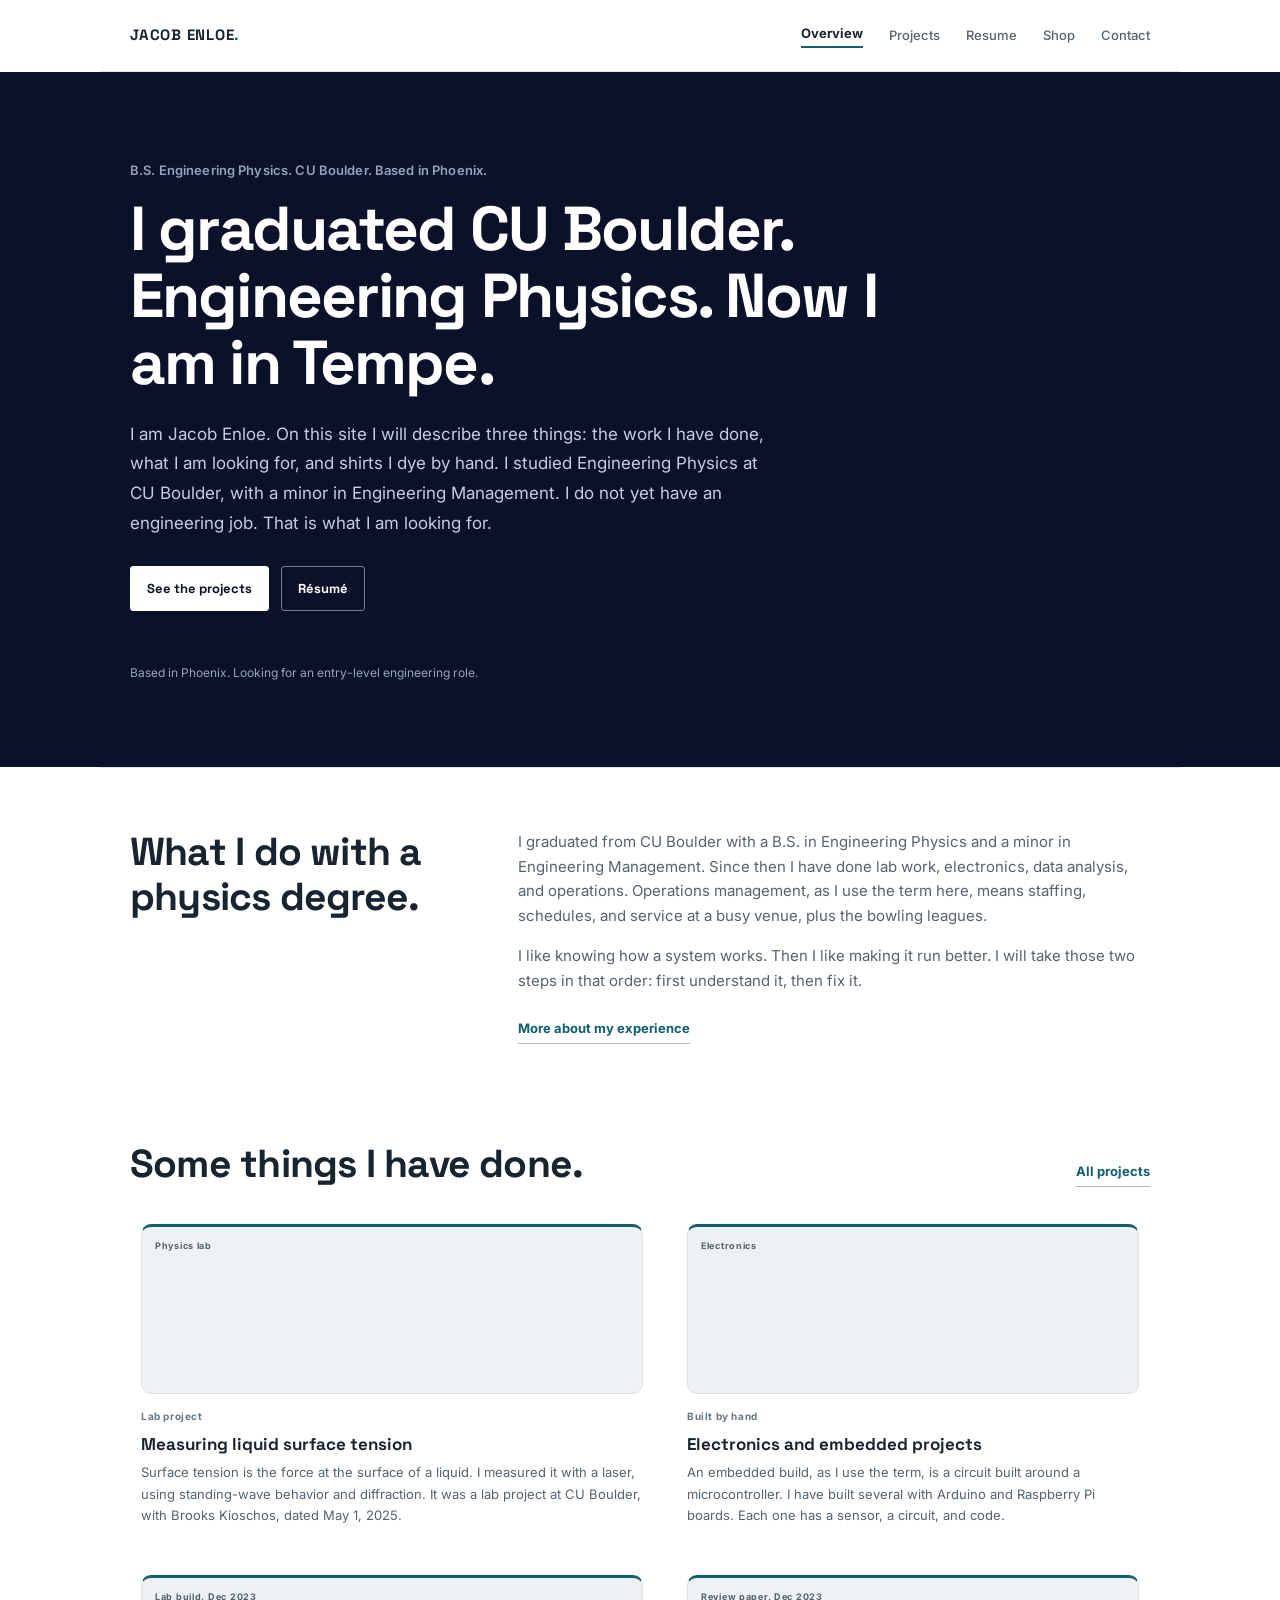
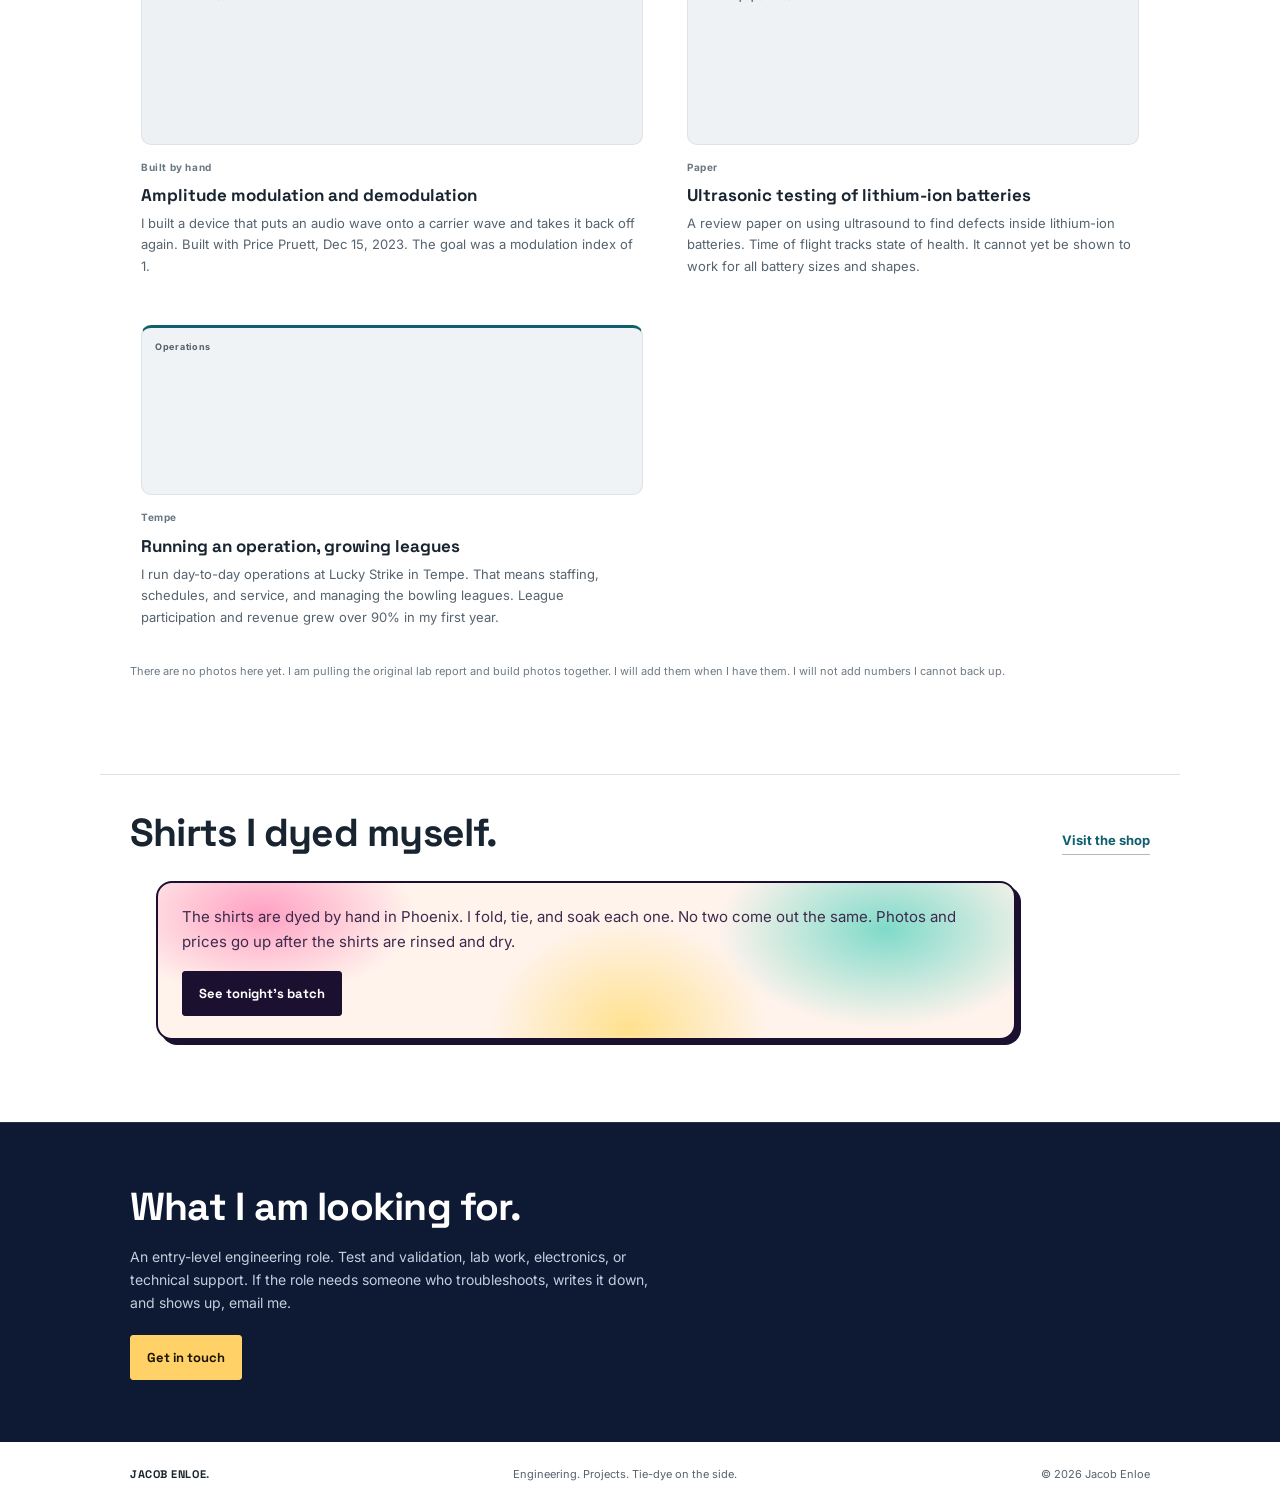
==== commit dd7806f3: "Remove emoji graphics; professionalize portfolio pages" ====
--- a/index.html
+++ b/index.html
@@ -7,7 +7,7 @@
   <title>Jacob Enloe | Engineering &amp; Technical Portfolio</title>
   <link rel="preconnect" href="https://fonts.googleapis.com">
   <link rel="preconnect" href="https://fonts.gstatic.com" crossorigin>
-  <link href="https://fonts.googleapis.com/css2?family=Caveat:wght@500;600&amp;family=Inter:wght@400;500;600;700&amp;family=Space+Grotesk:wght@500;600;700&amp;display=swap" rel="stylesheet">
+  <link href="https://fonts.googleapis.com/css2?family=Inter:wght@400;500;600;700&amp;family=Space+Grotesk:wght@500;600;700&amp;display=swap" rel="stylesheet">
   <link rel="stylesheet" href="styles.css">
 </head>
 <body class="theme-portfolio">
@@ -26,7 +26,6 @@
     <section class="hero">
       <p class="kicker">B.S. Engineering Physics. CU Boulder. Based in Phoenix.</p>
       <h1>I graduated CU Boulder. Engineering Physics. Now I am in Tempe.</h1>
-      <svg class="squiggle" viewBox="0 0 220 14" aria-hidden="true"><path d="M4 8 C 30 2, 55 13, 80 7 S 130 2, 155 8 S 200 12, 216 6" fill="none" stroke="#ffd166" stroke-width="3" stroke-linecap="round"/></svg>
       <p class="hero-copy">I am Jacob Enloe. On this site I will describe three things: the work I have done, what I am looking for, and shirts I dye by hand. I studied Engineering Physics at CU Boulder, with a minor in Engineering Management. I do not yet have an engineering job. That is what I am looking for.</p>
       <div class="hero-actions">
         <a class="button button-primary" href="projects.html">See the projects</a>
@@ -38,48 +37,47 @@
     <section class="section intro-grid">
       <div>
         <h2>What I do with a physics degree.</h2>
-        <p class="hand-note">note: the lab report for the laser project is still in a box somewhere. digging it out.</p>
       </div>
       <div class="intro-text">
         <p>I graduated from CU Boulder with a B.S. in Engineering Physics and a minor in Engineering Management. Since then I have done lab work, electronics, data analysis, and operations. Operations management, as I use the term here, means staffing, schedules, and service at a busy venue, plus the bowling leagues.</p>
         <p>I like knowing how a system works. Then I like making it run better. I will take those two steps in that order: first understand it, then fix it.</p>
-        <a class="text-link" href="resume.html">More about my experience <span aria-hidden="true">→</span></a>
+        <a class="text-link" href="resume.html">More about my experience</a>
       </div>
     </section>
 
     <section class="section projects-section">
       <div class="section-heading">
         <div><h2>Some things I have done.</h2></div>
-        <a class="text-link" href="projects.html">All projects <span aria-hidden="true">→</span></a>
+        <a class="text-link" href="projects.html">All projects</a>
       </div>
       <div class="project-grid">
         <a class="project-card card-a" href="projects.html#surface-tension">
-          <div class="project-visual visual-laser visual-tall"><span class="visual-label">Physics lab</span><span class="orbit orbit-one"></span><span class="orbit orbit-two"></span><span class="laser-line"></span><span class="visual-symbol">λ</span></div>
-          <div class="card-meta"><span>Lab project</span><span>↗</span></div>
+          <div class="project-visual visual-laser"><span class="visual-label">Physics lab</span></div>
+          <div class="card-meta"><span>Lab project</span></div>
           <h3>Measuring liquid surface tension</h3>
           <p>Surface tension is the force at the surface of a liquid. I measured it with a laser, using standing-wave behavior and diffraction. It was a lab project at CU Boulder, with Brooks Kioschos, dated May 1, 2025.</p>
         </a>
         <a class="project-card card-b" href="projects.html#electronics">
-          <div class="project-visual visual-circuit visual-short"><span class="visual-label">Electronics</span><div class="circuit-board"><span class="chip"></span><span class="trace t1"></span><span class="trace t2"></span><span class="trace t3"></span><span class="node n1"></span><span class="node n2"></span><span class="node n3"></span></div></div>
-          <div class="card-meta"><span>Built by hand</span><span>↗</span></div>
+          <div class="project-visual visual-circuit"><span class="visual-label">Electronics</span></div>
+          <div class="card-meta"><span>Built by hand</span></div>
           <h3>Electronics and embedded projects</h3>
           <p>An embedded build, as I use the term, is a circuit built around a microcontroller. I have built several with Arduino and Raspberry Pi boards. Each one has a sensor, a circuit, and code.</p>
         </a>
         <a class="project-card card-e" href="projects.html#am-modulation">
-          <div class="project-visual visual-circuit"><span class="visual-label">Lab build. Dec 2023</span><div class="circuit-board"><span class="chip"></span><span class="trace t1"></span><span class="trace t2"></span><span class="trace t3"></span><span class="node n1"></span><span class="node n2"></span><span class="node n3"></span></div></div>
-          <div class="card-meta"><span>Built by hand</span><span>↗</span></div>
+          <div class="project-visual visual-circuit"><span class="visual-label">Lab build. Dec 2023</span></div>
+          <div class="card-meta"><span>Built by hand</span></div>
           <h3>Amplitude modulation and demodulation</h3>
           <p>I built a device that puts an audio wave onto a carrier wave and takes it back off again. Built with Price Pruett, Dec 15, 2023. The goal was a modulation index of 1.</p>
         </a>
         <a class="project-card card-c" href="projects.html#ultrasonic">
-          <div class="project-visual visual-sonic"><span class="visual-label">Review paper. Dec 2023</span><span class="wave w1"></span><span class="wave w2"></span><span class="wave w3"></span><span class="visual-symbol">UT</span></div>
-          <div class="card-meta"><span>Paper</span><span>↗</span></div>
+          <div class="project-visual visual-sonic"><span class="visual-label">Review paper. Dec 2023</span></div>
+          <div class="card-meta"><span>Paper</span></div>
           <h3>Ultrasonic testing of lithium-ion batteries</h3>
           <p>A review paper on using ultrasound to find defects inside lithium-ion batteries. Time of flight tracks state of health. It cannot yet be shown to work for all battery sizes and shapes.</p>
         </a>
         <a class="project-card card-d" href="projects.html#operations">
-          <div class="project-visual visual-data"><span class="visual-label">Operations</span><div class="chart-bars"><i></i><i></i><i></i><i></i><i></i><i></i><i></i></div><div class="chart-baseline"></div></div>
-          <div class="card-meta"><span>Tempe</span><span>↗</span></div>
+          <div class="project-visual visual-data"><span class="visual-label">Operations</span></div>
+          <div class="card-meta"><span>Tempe</span></div>
           <h3>Running an operation, growing leagues</h3>
           <p>I run day-to-day operations at Lucky Strike in Tempe. That means staffing, schedules, and service, and managing the bowling leagues. League participation and revenue grew over 90% in my first year.</p>
         </a>
@@ -90,10 +88,9 @@
     <section class="section projects-section shop-teaser">
       <div class="section-heading">
         <div><h2>Shirts I dyed myself.</h2></div>
-        <a class="text-link" href="shop.html">Visit the shop <span aria-hidden="true">→</span></a>
+        <a class="text-link" href="shop.html">Visit the shop</a>
       </div>
       <div class="shop-teaser-card"><p>The shirts are dyed by hand in Phoenix. I fold, tie, and soak each one. No two come out the same. Photos and prices go up after the shirts are rinsed and dry.</p>
-      <p class="hand-note">first shirt soaked Sat morning. dyeing tonight.</p>
       <div class="hero-actions">
         <a class="button button-primary" href="shop.html">See tonight's batch</a>
       </div></div>
--- a/styles.css
+++ b/styles.css
@@ -103,25 +103,11 @@
 .section-heading .eyebrow { margin-bottom: 9px; }
 .project-grid { display: grid; grid-template-columns: repeat(2, 1fr); gap: 22px; }
 .project-card { display: block; min-width: 0; }
-.project-visual { height: 170px; position: relative; overflow: hidden; margin-bottom: 14px; border: 1px solid var(--line); border-radius: 10px; background: var(--soft); }
+.project-visual { height: 170px; position: relative; overflow: hidden; margin-bottom: 14px; border: 1px solid var(--line); border-top: 3px solid var(--accent); border-radius: 10px; background: var(--soft); }
 .visual-label { position: absolute; z-index: 2; top: 12px; left: 13px; color: #53616d; font-size: 9px; font-weight: 700; letter-spacing: .08em; }
 .visual-laser { background: #eef2f5; }
-.orbit { position: absolute; width: 190px; height: 85px; top: 56%; left: 50%; border: 1px solid #9aabb9; border-radius: 50%; transform: translate(-50%, -50%) rotate(-20deg); }
-.orbit-two { width: 145px; height: 135px; transform: translate(-50%, -50%) rotate(35deg); }
-.laser-line { position: absolute; top: 54%; left: 10%; width: 80%; height: 1px; background: var(--accent); }
-.visual-symbol { position: absolute; right: 22px; bottom: 4px; color: #526b80; font: 44px Georgia, serif; }
 .visual-circuit { background: #edf1f4; }
-.circuit-board { position: absolute; inset: 40px 25px 20px; border: 1px solid #9aabb9; }
-.chip { position: absolute; top: 25%; left: 40%; width: 55px; height: 55px; border: 2px solid #617c91; background: #dbe3e9; }
-.trace { position: absolute; height: 1px; background: #617c91; }
-.t1 { top: 43%; left: 0; width: 40%; }.t2 { top: 58%; right: 0; width: 39%; }.t3 { top: 0; left: 59%; width: 1px; height: 35%; }
-.node { position: absolute; width: 6px; height: 6px; border-radius: 50%; background: var(--accent); }
-.n1 { top: 40%; left: 12%; }.n2 { top: 55%; right: 8%; }.n3 { bottom: 3%; left: 58%; }
 .visual-data { background: #f0f3f5; }
-.chart-bars { position: absolute; left: 28px; right: 28px; bottom: 23px; height: 95px; display: flex; align-items: end; gap: 10px; }
-.chart-bars i { display: block; flex: 1; background: #9aabb9; }
-.chart-bars i:nth-child(1) { height: 30%; }.chart-bars i:nth-child(2) { height: 45%; }.chart-bars i:nth-child(3) { height: 38%; }.chart-bars i:nth-child(4) { height: 61%; }.chart-bars i:nth-child(5) { height: 56%; }.chart-bars i:nth-child(6) { height: 79%; }.chart-bars i:nth-child(7) { height: 100%; background: var(--accent); }
-.chart-baseline { position: absolute; bottom: 23px; left: 23px; right: 23px; height: 1px; background: #8796a2; }
 .card-meta { display: flex; justify-content: space-between; color: #697783; font-size: 10px; font-weight: 700; letter-spacing: .06em; }
 .project-card h3 { margin: 9px 0 6px; font-size: 17px; line-height: 1.35; }
 .project-card p { margin: 0; color: var(--muted); font-size: 13px; line-height: 1.65; }
@@ -176,8 +162,8 @@
 body.theme-portfolio .project-card { border: 1px solid transparent; border-radius: 12px; padding: 10px 10px 14px; transition: border-color .15s, box-shadow .15s; }
 body.theme-portfolio .project-card:hover { border-color: var(--line); box-shadow: 0 6px 20px rgba(24, 36, 48, .07); }
 body.theme-portfolio .detail-card h2 { letter-spacing: -.02em; }
-/* Home hero + closing CTA on the portfolio home get the spacey treatment
-   (dark navy starfield), while the middle of the page stays clean white. */
+/* Home hero + closing CTA on the portfolio home get the dark navy treatment,
+   while the middle of the page stays clean white. */
 body.theme-portfolio .hero {
   background: var(--space-bg);
   color: var(--space-ink);
@@ -185,19 +171,6 @@
   padding: 88px max(30px, calc((100vw - var(--max))/2 + 30px)) 72px;
   position: relative;
   overflow: hidden;
-}
-body.theme-portfolio .hero::before {
-  content: ""; position: absolute; inset: 0; pointer-events: none;
-  background-image:
-    radial-gradient(1.5px 1.5px at 12% 22%, #fff 50%, transparent 51%),
-    radial-gradient(1px 1px at 28% 68%, #cfe6ff 50%, transparent 51%),
-    radial-gradient(2px 2px at 44% 14%, #fff 50%, transparent 51%),
-    radial-gradient(1px 1px at 63% 32%, #ffd166 50%, transparent 51%),
-    radial-gradient(1.5px 1.5px at 78% 12%, #fff 50%, transparent 51%),
-    radial-gradient(1px 1px at 88% 58%, #cfe6ff 50%, transparent 51%),
-    radial-gradient(1px 1px at 96% 26%, #fff 50%, transparent 51%),
-    radial-gradient(1px 1px at 6% 82%, #fff 50%, transparent 51%),
-    radial-gradient(120px 120px at 88% 18%, rgba(125, 211, 252, .18), transparent 70%);
 }
 body.theme-portfolio .hero > * { position: relative; }
 body.theme-portfolio .hero .eyebrow { color: var(--space-accent); }
@@ -218,12 +191,6 @@
   position: relative;
   overflow: hidden;
 }
-body.theme-portfolio .closing-cta::before {
-  content: ""; position: absolute; width: 340px; height: 340px; right: -90px; top: -120px;
-  border: 1px solid rgba(125, 211, 252, .35); border-radius: 50%;
-  box-shadow: 0 0 0 42px rgba(125, 211, 252, .05), 0 0 0 84px rgba(125, 211, 252, .04);
-  pointer-events: none;
-}
 body.theme-portfolio .closing-cta .eyebrow { color: var(--space-accent); }
 body.theme-portfolio .closing-cta h2 { color: #fff; }
 body.theme-portfolio .closing-cta > p:not(.eyebrow) { color: #c3cede; }
@@ -289,7 +256,6 @@
   background: conic-gradient(from 40deg, #ff5da2, #ff8a3d, #ffd23f, #00c2a8, #7c5cff, #ff5da2);
 }
 body.theme-shop .shop-visual .visual-label { color: #1c1030; background: rgba(255, 255, 255, .85); padding: 3px 7px; border-radius: 999px; }
-body.theme-shop .shop-visual-symbol { color: #fff; text-shadow: 0 2px 0 rgba(28, 16, 48, .35); }
 body.theme-shop .shop-price { font-family: var(--font-head); font-size: 16px !important; }
 body.theme-shop .shop-controls select, body.theme-shop .shop-controls input,
 body.theme-shop .cart-item input { border: 2px solid #1c1030; border-radius: 10px; }
@@ -318,17 +284,6 @@
 body.theme-space .site-footer { color: var(--space-muted); }
 body.theme-space .site-footer .wordmark { color: #fff; }
 body.theme-space .page-hero { position: relative; overflow: hidden; }
-body.theme-space .page-hero::before {
-  content: ""; position: absolute; inset: 0; pointer-events: none;
-  background-image:
-    radial-gradient(1.5px 1.5px at 10% 20%, #fff 50%, transparent 51%),
-    radial-gradient(1px 1px at 25% 70%, #cfe6ff 50%, transparent 51%),
-    radial-gradient(2px 2px at 45% 15%, #fff 50%, transparent 51%),
-    radial-gradient(1px 1px at 65% 35%, #ffd166 50%, transparent 51%),
-    radial-gradient(1.5px 1.5px at 80% 12%, #fff 50%, transparent 51%),
-    radial-gradient(1px 1px at 90% 60%, #cfe6ff 50%, transparent 51%),
-    radial-gradient(1px 1px at 5% 85%, #fff 50%, transparent 51%);
-}
 body.theme-space .page-hero > * { position: relative; }
 body.theme-space .eyebrow { color: var(--space-accent); }
 body.theme-space .page-hero h1 { color: #fff; }
@@ -350,7 +305,6 @@
 .shop-card { display: block; min-width: 0; }
 .shop-visual { height: 170px; position: relative; overflow: hidden; margin-bottom: 14px; border: 1px solid var(--line); background: var(--soft); }
 .shop-visual img { width: 100%; height: 100%; object-fit: cover; display: block; }
-.shop-visual-symbol { position: absolute; right: 22px; bottom: 4px; color: #526b80; font-size: 44px; line-height: 1; }
 .shop-card h3 { margin: 9px 0 6px; font-size: 17px; line-height: 1.35; }
 .shop-card p { margin: 0; color: var(--muted); font-size: 13px; line-height: 1.65; }
 .shop-price { margin-top: 10px !important; color: var(--ink) !important; font-size: 14px !important; font-weight: 700; }
@@ -415,9 +369,6 @@
 body.theme-shop .hand-note { color: #c2187a; }
 body.theme-space .hand-note { color: var(--space-gold); }
 body.theme-shop .page-hero .hand-note { margin-top: 22px; }
-/* Hand-drawn squiggles and doodles (inline SVG in the HTML). */
-.squiggle { display: block; width: 220px; max-width: 70%; height: 14px; margin: 20px 0 0; }
-.doodle { display: block; width: 120px; height: 30px; margin: 6px 0 12px; }
 /* Shop hero pill, sentence case. */
 .shop-pill {
   display: inline-block; background: #1c1030; color: #ffd23f;
@@ -432,37 +383,12 @@
 .detail-card { grid-template-columns: 1fr; }
 
 @media (min-width: 761px) {
-  /* Uneven project grid, two columns for four cards. Cards stagger down and tilt differently. */
+  /* Uneven project grid, two columns. */
   .project-grid { grid-template-columns: 1.05fr .95fr; align-items: start; }
   body.theme-portfolio .project-card { position: relative; }
-  body.theme-portfolio .project-card.card-a { transform: rotate(-.9deg); }
-  body.theme-portfolio .project-card.card-b { transform: translateY(30px) rotate(.8deg); }
-  body.theme-portfolio .project-card.card-c { transform: translateY(10px) rotate(-.4deg); }
-  body.theme-portfolio .project-card.card-d { transform: translateY(22px) rotate(.6deg); }
-  body.theme-portfolio .project-card.card-e { transform: translateY(14px) rotate(-.5deg); }
-  /* Tape corners on the project cards. */
-  body.theme-portfolio .project-card::before {
-    content: ""; position: absolute; top: -11px; left: 34px; width: 74px; height: 20px;
-    background: rgba(232, 163, 23, .55); transform: rotate(-3deg); z-index: 2;
-    border-left: 1px dashed rgba(24, 36, 48, .25); border-right: 1px dashed rgba(24, 36, 48, .25);
-  }
-  body.theme-portfolio .project-card.card-b::before { left: auto; right: 30px; background: rgba(15, 95, 110, .35); transform: rotate(2deg); }
-  /* Mixed card heights. */
-  .project-visual.visual-tall { height: 205px; }
-  .project-visual.visual-short { height: 138px; }
-  /* Ultrasonic card visual: sound waves leaving a transducer. */
   .visual-sonic { background: #eef2f5; }
-  .visual-sonic .wave {
-    position: absolute; top: 50%; left: 14px; transform: translateY(-50%);
-    border: 1px solid #9aabb9; border-left: none; border-radius: 0 60px 60px 0;
-  }
-  .visual-sonic .wave.w1 { width: 34px; height: 68px; }
-  .visual-sonic .wave.w2 { width: 58px; height: 116px; }
-  .visual-sonic .wave.w3 { width: 82px; height: 164px; }
-  /* Middle project write-up sits offset, narrower. */
-  .detail-card.detail-offset { margin-left: 64px; max-width: 920px; }
-  /* Shop teaser sits off-center, slightly tilted. */
-  .shop-teaser-card { margin-left: 26px; max-width: 860px; transform: rotate(-.5deg); }
+  /* Shop teaser sits off-center. */
+  .shop-teaser-card { margin-left: 26px; max-width: 860px; }
   /* Intro section: uneven columns, ragged. */
   .intro-grid { grid-template-columns: .7fr 1.3fr; gap: 48px; }
   /* Shop cards tilt at different angles. */
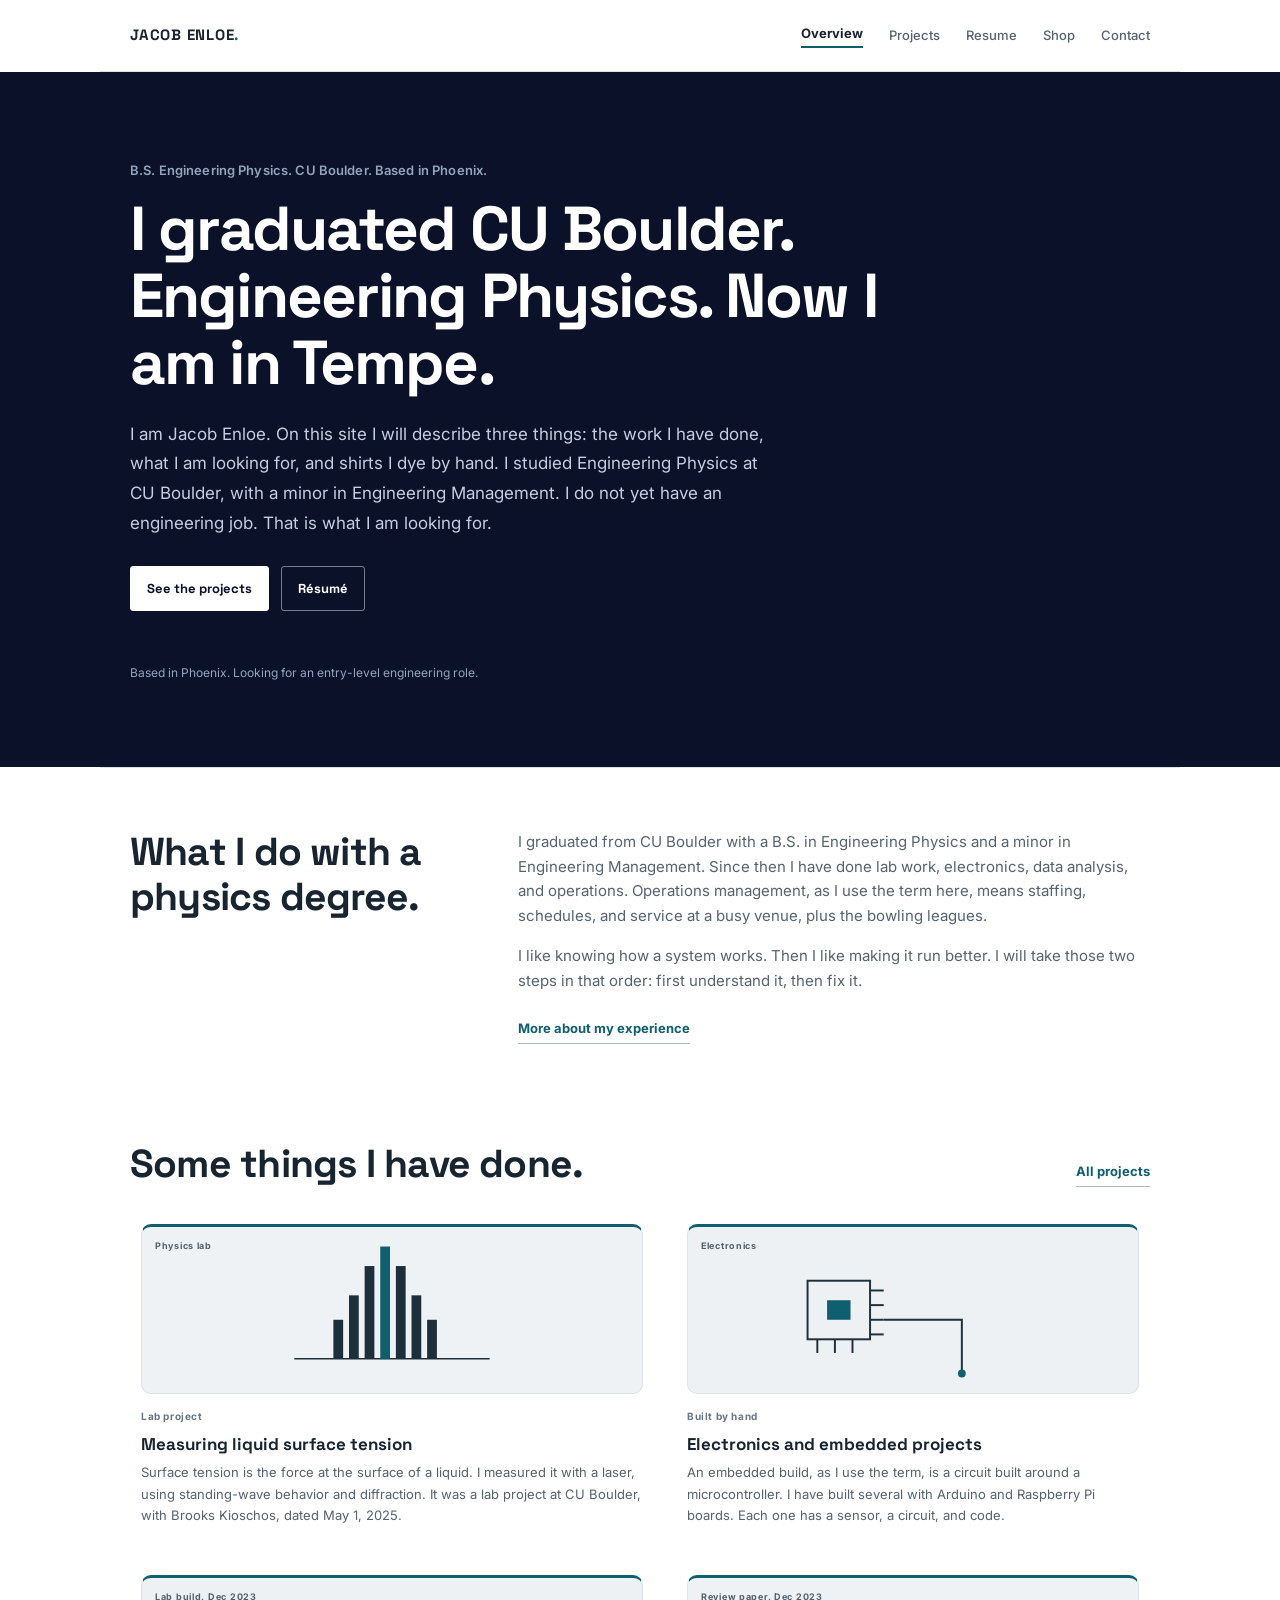
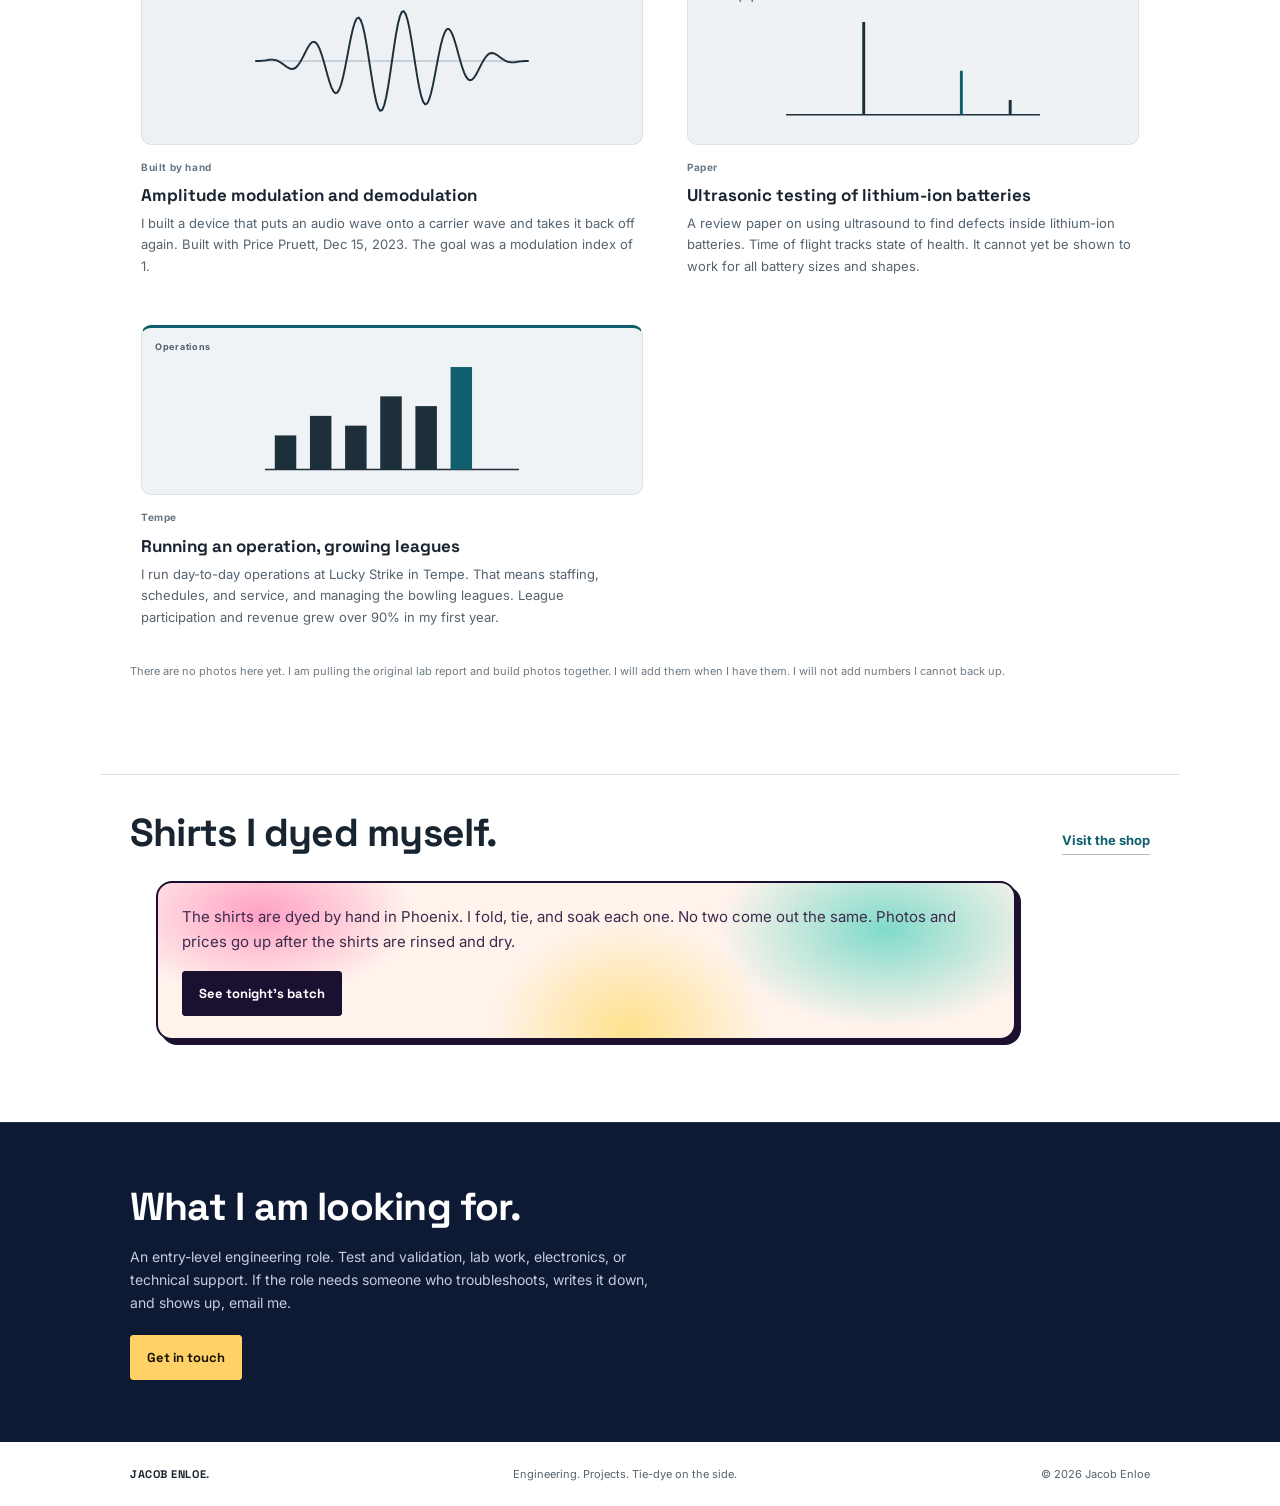
==== commit 37e05e23: "Home page project cards: flat engineering graphics (diffraction, chip, AM waveform, A-scan, bars)" ====
--- a/index.html
+++ b/index.html
@@ -52,31 +52,31 @@
       </div>
       <div class="project-grid">
         <a class="project-card card-a" href="projects.html#surface-tension">
-          <div class="project-visual visual-laser"><span class="visual-label">Physics lab</span></div>
+          <div class="project-visual visual-laser"><span class="visual-label">Physics lab</span><svg viewBox="0 0 320 170" preserveAspectRatio="xMidYMid meet" aria-hidden="true"><line x1="60" y1="135" x2="260" y2="135" stroke="#1d2f3a" stroke-width="1.5"/><g fill="#1d2f3a"><rect x="100" y="95" width="10" height="40"/><rect x="116" y="70" width="10" height="65"/><rect x="132" y="40" width="10" height="95"/><rect x="164" y="40" width="10" height="95"/><rect x="180" y="70" width="10" height="65"/><rect x="196" y="95" width="10" height="40"/></g><rect x="148" y="20" width="10" height="115" fill="#0f5f6e"/></svg></div>
           <div class="card-meta"><span>Lab project</span></div>
           <h3>Measuring liquid surface tension</h3>
           <p>Surface tension is the force at the surface of a liquid. I measured it with a laser, using standing-wave behavior and diffraction. It was a lab project at CU Boulder, with Brooks Kioschos, dated May 1, 2025.</p>
         </a>
         <a class="project-card card-b" href="projects.html#electronics">
-          <div class="project-visual visual-circuit"><span class="visual-label">Electronics</span></div>
+          <div class="project-visual visual-circuit"><span class="visual-label">Electronics</span><svg viewBox="0 0 320 170" preserveAspectRatio="xMidYMid meet" aria-hidden="true"><rect x="52" y="55" width="64" height="60" fill="none" stroke="#1d2f3a" stroke-width="2"/><rect x="72" y="75" width="24" height="20" fill="#0f5f6e"/><g stroke="#1d2f3a" stroke-width="2"><line x1="116" y1="65" x2="130" y2="65"/><line x1="116" y1="80" x2="130" y2="80"/><line x1="116" y1="95" x2="130" y2="95"/><line x1="116" y1="110" x2="130" y2="110"/><line x1="62" y1="115" x2="62" y2="129"/><line x1="80" y1="115" x2="80" y2="129"/><line x1="98" y1="115" x2="98" y2="129"/></g><path d="M130 95 H210 V150" fill="none" stroke="#1d2f3a" stroke-width="2"/><circle cx="210" cy="150" r="4" fill="#0f5f6e"/></svg></div>
           <div class="card-meta"><span>Built by hand</span></div>
           <h3>Electronics and embedded projects</h3>
           <p>An embedded build, as I use the term, is a circuit built around a microcontroller. I have built several with Arduino and Raspberry Pi boards. Each one has a sensor, a circuit, and code.</p>
         </a>
         <a class="project-card card-e" href="projects.html#am-modulation">
-          <div class="project-visual visual-circuit"><span class="visual-label">Lab build. Dec 2023</span></div>
+          <div class="project-visual visual-circuit"><span class="visual-label">Lab build. Dec 2023</span><svg viewBox="0 0 320 170" preserveAspectRatio="xMidYMid meet" aria-hidden="true"><line x1="20" y1="85" x2="300" y2="85" stroke="#9fb0ba" stroke-width="1"/><path d="M20,85.0 L22,85.0 L24,84.9 L26,84.8 L28,84.6 L30,84.4 L32,84.1 L34,83.8 L36,83.6 L38,83.6 L40,83.9 L42,84.4 L44,85.3 L46,86.5 L48,87.9 L50,89.4 L52,90.9 L54,92.1 L56,93.0 L58,93.2 L60,92.7 L62,91.3 L64,89.1 L66,86.1 L68,82.6 L70,78.6 L72,74.6 L74,70.9 L76,67.9 L78,65.9 L80,65.3 L82,66.2 L84,68.7 L86,72.9 L88,78.4 L90,85.0 L92,92.2 L94,99.5 L96,106.3 L98,112.0 L100,116.0 L102,117.9 L104,117.4 L106,114.3 L108,108.8 L110,101.2 L112,91.8 L114,81.5 L116,70.8 L118,60.7 L120,52.0 L122,45.4 L124,41.4 L126,40.6 L128,43.1 L130,48.8 L132,57.4 L134,68.2 L136,80.7 L138,93.7 L140,106.4 L142,117.8 L144,127.0 L146,133.2 L148,136.0 L150,135.1 L152,130.4 L154,122.4 L156,111.6 L158,98.8 L160,85.0 L162,71.2 L164,58.4 L166,47.6 L168,39.6 L170,34.9 L172,34.0 L174,36.8 L176,43.0 L178,52.2 L180,63.6 L182,76.3 L184,89.3 L186,101.8 L188,112.6 L190,121.2 L192,126.9 L194,129.4 L196,128.6 L198,124.6 L200,118.0 L202,109.3 L204,99.2 L206,88.5 L208,78.2 L210,68.8 L212,61.2 L214,55.7 L216,52.6 L218,52.1 L220,54.0 L222,58.0 L224,63.7 L226,70.5 L228,77.8 L230,85.0 L232,91.6 L234,97.1 L236,101.3 L238,103.8 L240,104.7 L242,104.1 L244,102.1 L246,99.1 L248,95.4 L250,91.4 L252,87.4 L254,83.9 L256,80.9 L258,78.7 L260,77.3 L262,76.8 L264,77.0 L266,77.9 L268,79.1 L270,80.6 L272,82.1 L274,83.5 L276,84.7 L278,85.6 L280,86.1 L282,86.4 L284,86.4 L286,86.2 L288,85.9 L290,85.6 L292,85.4 L294,85.2 L296,85.1 L298,85.0 L300,85.0" fill="none" stroke="#1d2f3a" stroke-width="2"/></svg></div>
           <div class="card-meta"><span>Built by hand</span></div>
           <h3>Amplitude modulation and demodulation</h3>
           <p>I built a device that puts an audio wave onto a carrier wave and takes it back off again. Built with Price Pruett, Dec 15, 2023. The goal was a modulation index of 1.</p>
         </a>
         <a class="project-card card-c" href="projects.html#ultrasonic">
-          <div class="project-visual visual-sonic"><span class="visual-label">Review paper. Dec 2023</span></div>
+          <div class="project-visual visual-sonic"><span class="visual-label">Review paper. Dec 2023</span><svg viewBox="0 0 320 170" preserveAspectRatio="xMidYMid meet" aria-hidden="true"><line x1="30" y1="140" x2="290" y2="140" stroke="#1d2f3a" stroke-width="1.5"/><rect x="108" y="45" width="3" height="95" fill="#1d2f3a"/><rect x="208" y="95" width="3" height="45" fill="#0f5f6e"/><rect x="258" y="125" width="3" height="15" fill="#1d2f3a"/></svg></div>
           <div class="card-meta"><span>Paper</span></div>
           <h3>Ultrasonic testing of lithium-ion batteries</h3>
           <p>A review paper on using ultrasound to find defects inside lithium-ion batteries. Time of flight tracks state of health. It cannot yet be shown to work for all battery sizes and shapes.</p>
         </a>
         <a class="project-card card-d" href="projects.html#operations">
-          <div class="project-visual visual-data"><span class="visual-label">Operations</span></div>
+          <div class="project-visual visual-data"><span class="visual-label">Operations</span><svg viewBox="0 0 320 170" preserveAspectRatio="xMidYMid meet" aria-hidden="true"><line x1="30" y1="145" x2="290" y2="145" stroke="#1d2f3a" stroke-width="1.5"/><g fill="#1d2f3a"><rect x="40" y="110" width="22" height="35"/><rect x="76" y="90" width="22" height="55"/><rect x="112" y="100" width="22" height="45"/><rect x="148" y="70" width="22" height="75"/><rect x="184" y="80" width="22" height="65"/></g><rect x="220" y="40" width="22" height="105" fill="#0f5f6e"/></svg></div>
           <div class="card-meta"><span>Tempe</span></div>
           <h3>Running an operation, growing leagues</h3>
           <p>I run day-to-day operations at Lucky Strike in Tempe. That means staffing, schedules, and service, and managing the bowling leagues. League participation and revenue grew over 90% in my first year.</p>
--- a/styles.css
+++ b/styles.css
@@ -105,6 +105,7 @@
 .project-card { display: block; min-width: 0; }
 .project-visual { height: 170px; position: relative; overflow: hidden; margin-bottom: 14px; border: 1px solid var(--line); border-top: 3px solid var(--accent); border-radius: 10px; background: var(--soft); }
 .visual-label { position: absolute; z-index: 2; top: 12px; left: 13px; color: #53616d; font-size: 9px; font-weight: 700; letter-spacing: .08em; }
+.project-visual svg { position: absolute; z-index: 1; inset: 0; width: 100%; height: 100%; }
 .visual-laser { background: #eef2f5; }
 .visual-circuit { background: #edf1f4; }
 .visual-data { background: #f0f3f5; }
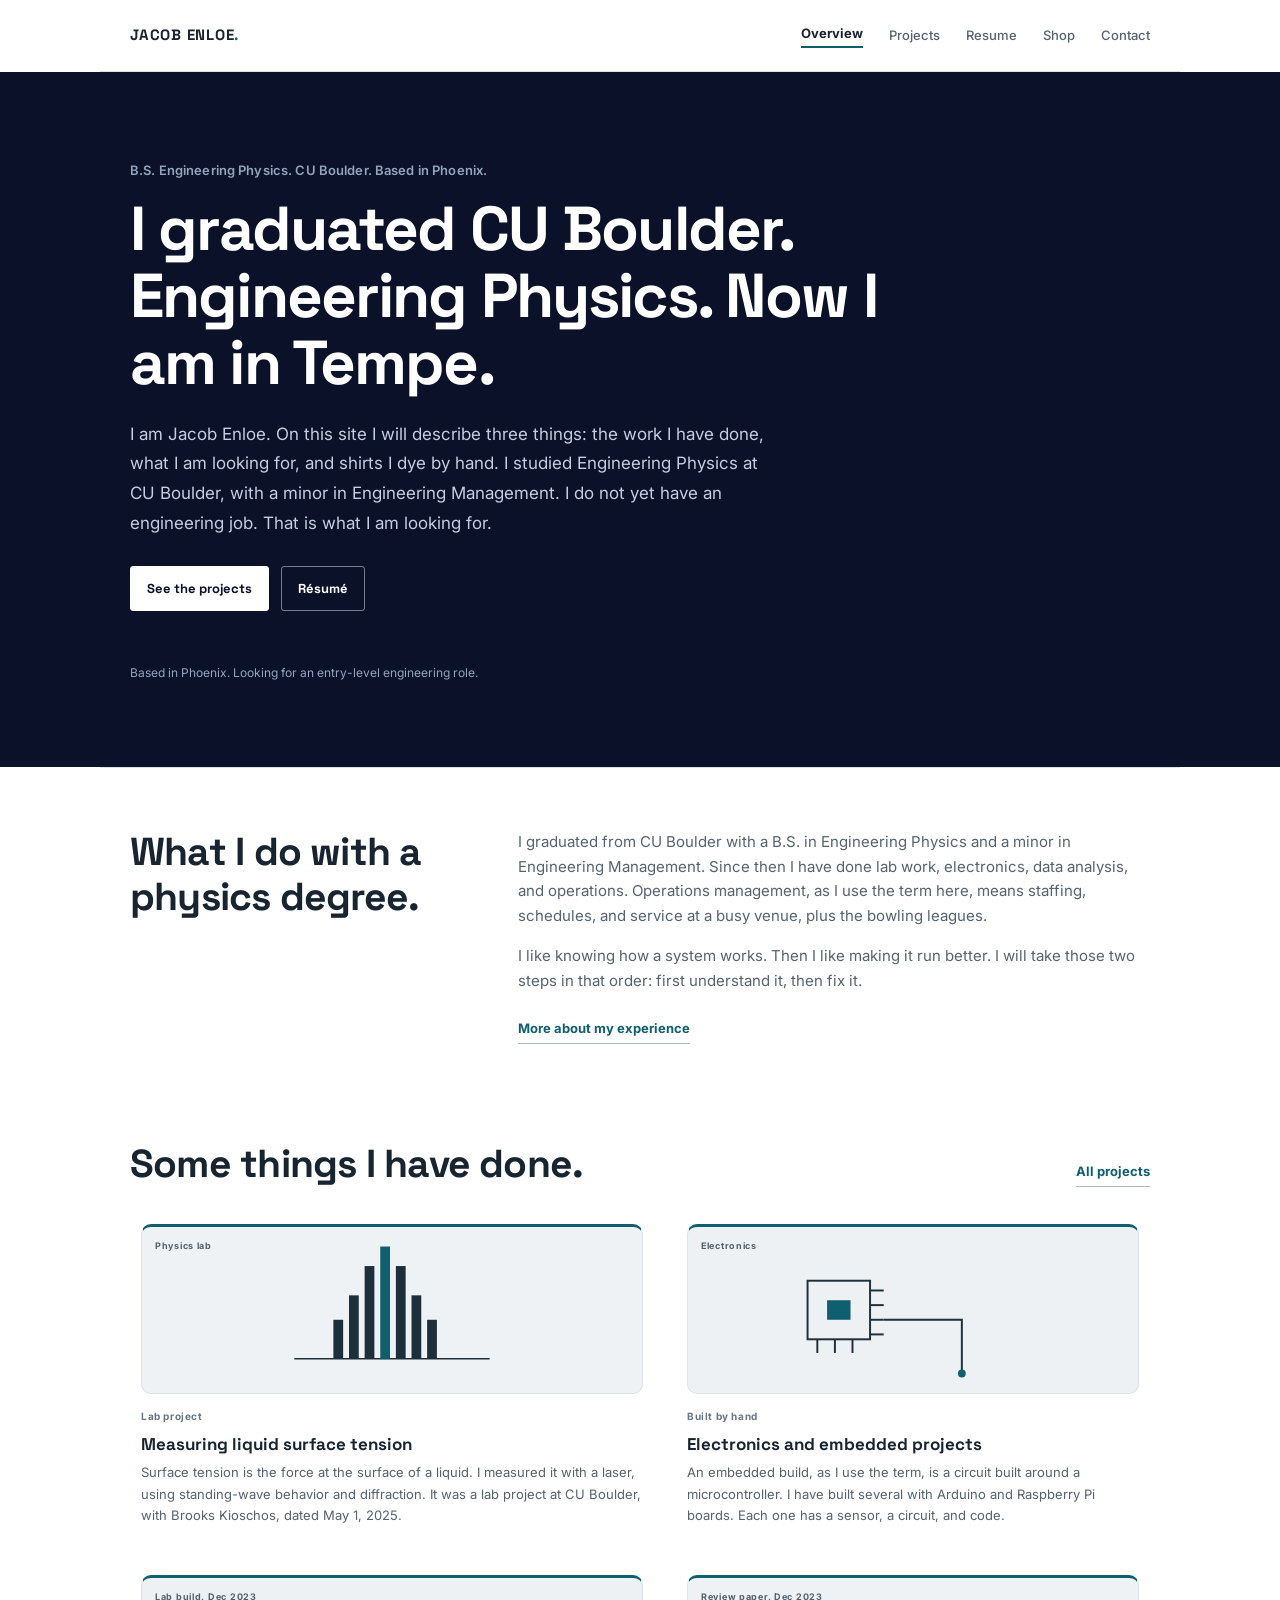
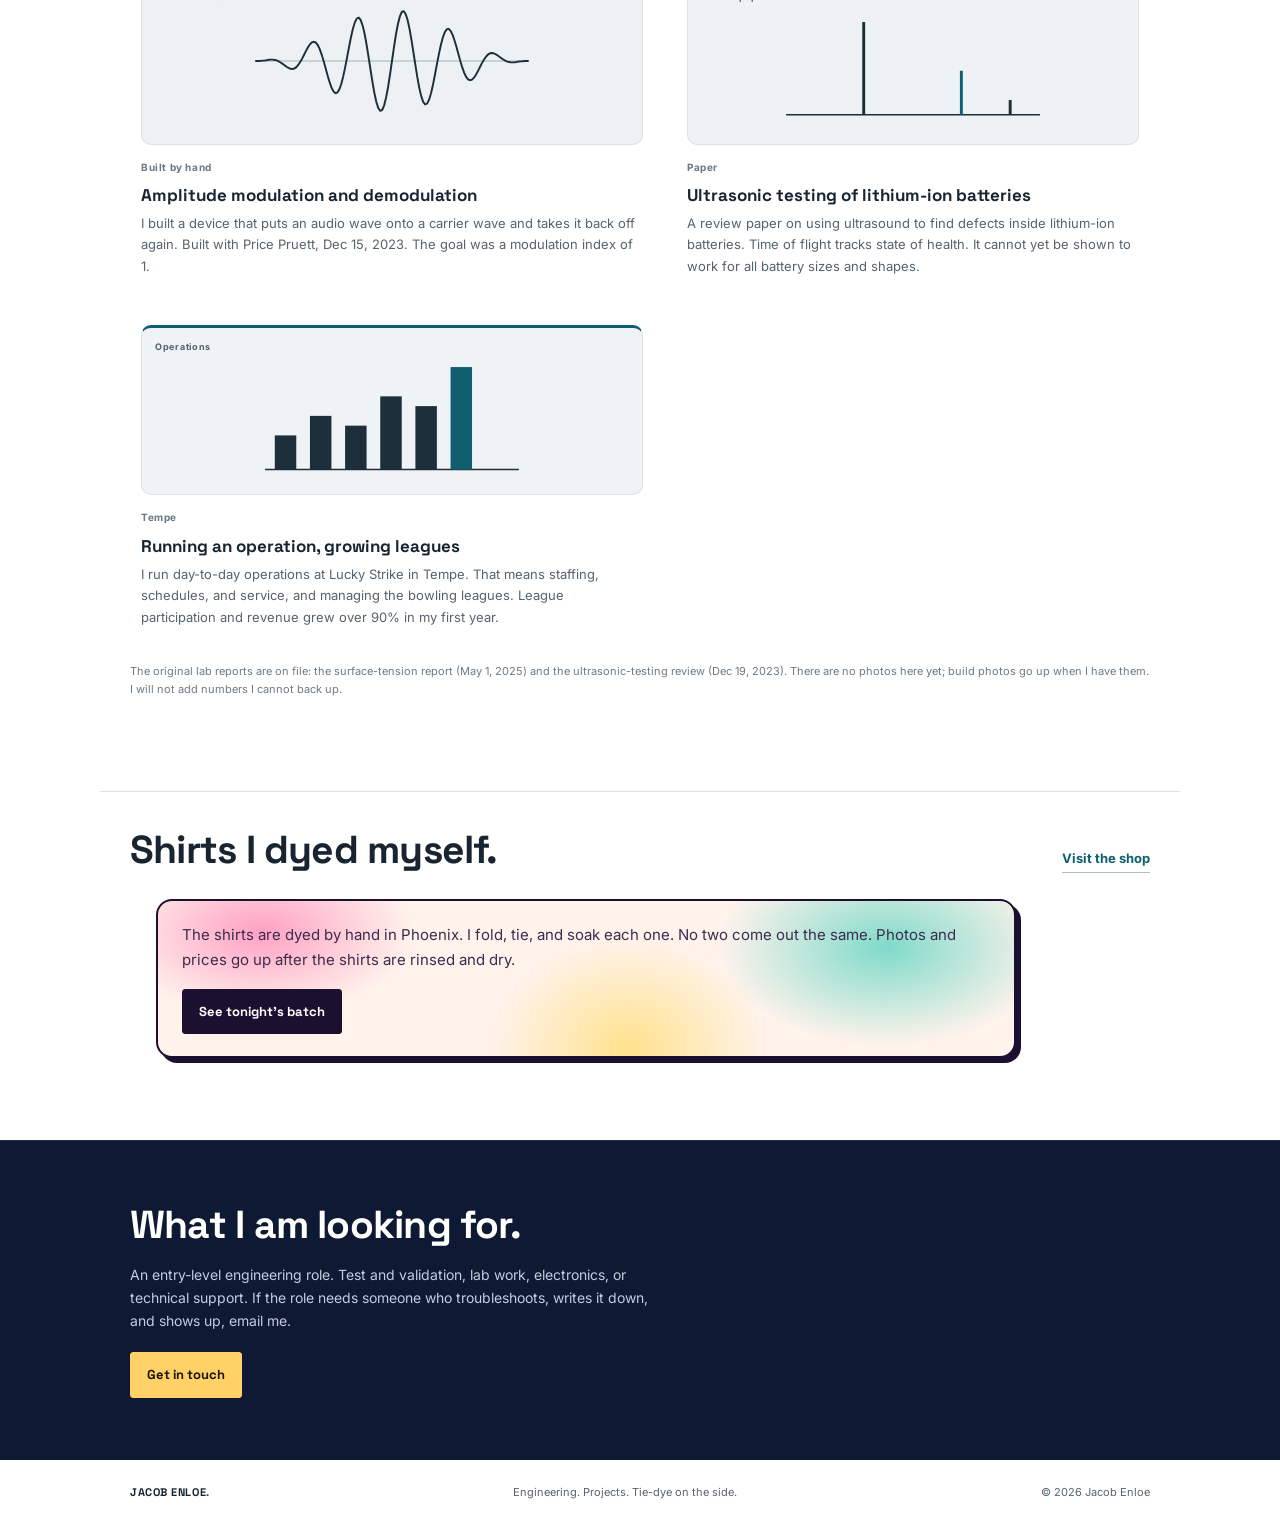
==== commit 748bc2ad: "Lab report copy: replace digging-it-up notes with real results" ====
--- a/index.html
+++ b/index.html
@@ -82,7 +82,7 @@
           <p>I run day-to-day operations at Lucky Strike in Tempe. That means staffing, schedules, and service, and managing the bowling leagues. League participation and revenue grew over 90% in my first year.</p>
         </a>
       </div>
-      <p class="small-note">There are no photos here yet. I am pulling the original lab report and build photos together. I will add them when I have them. I will not add numbers I cannot back up.</p>
+      <p class="small-note">The original lab reports are on file: the surface-tension report (May 1, 2025) and the ultrasonic-testing review (Dec 19, 2023). There are no photos here yet; build photos go up when I have them. I will not add numbers I cannot back up.</p>
     </section>
 
     <section class="section projects-section shop-teaser">
